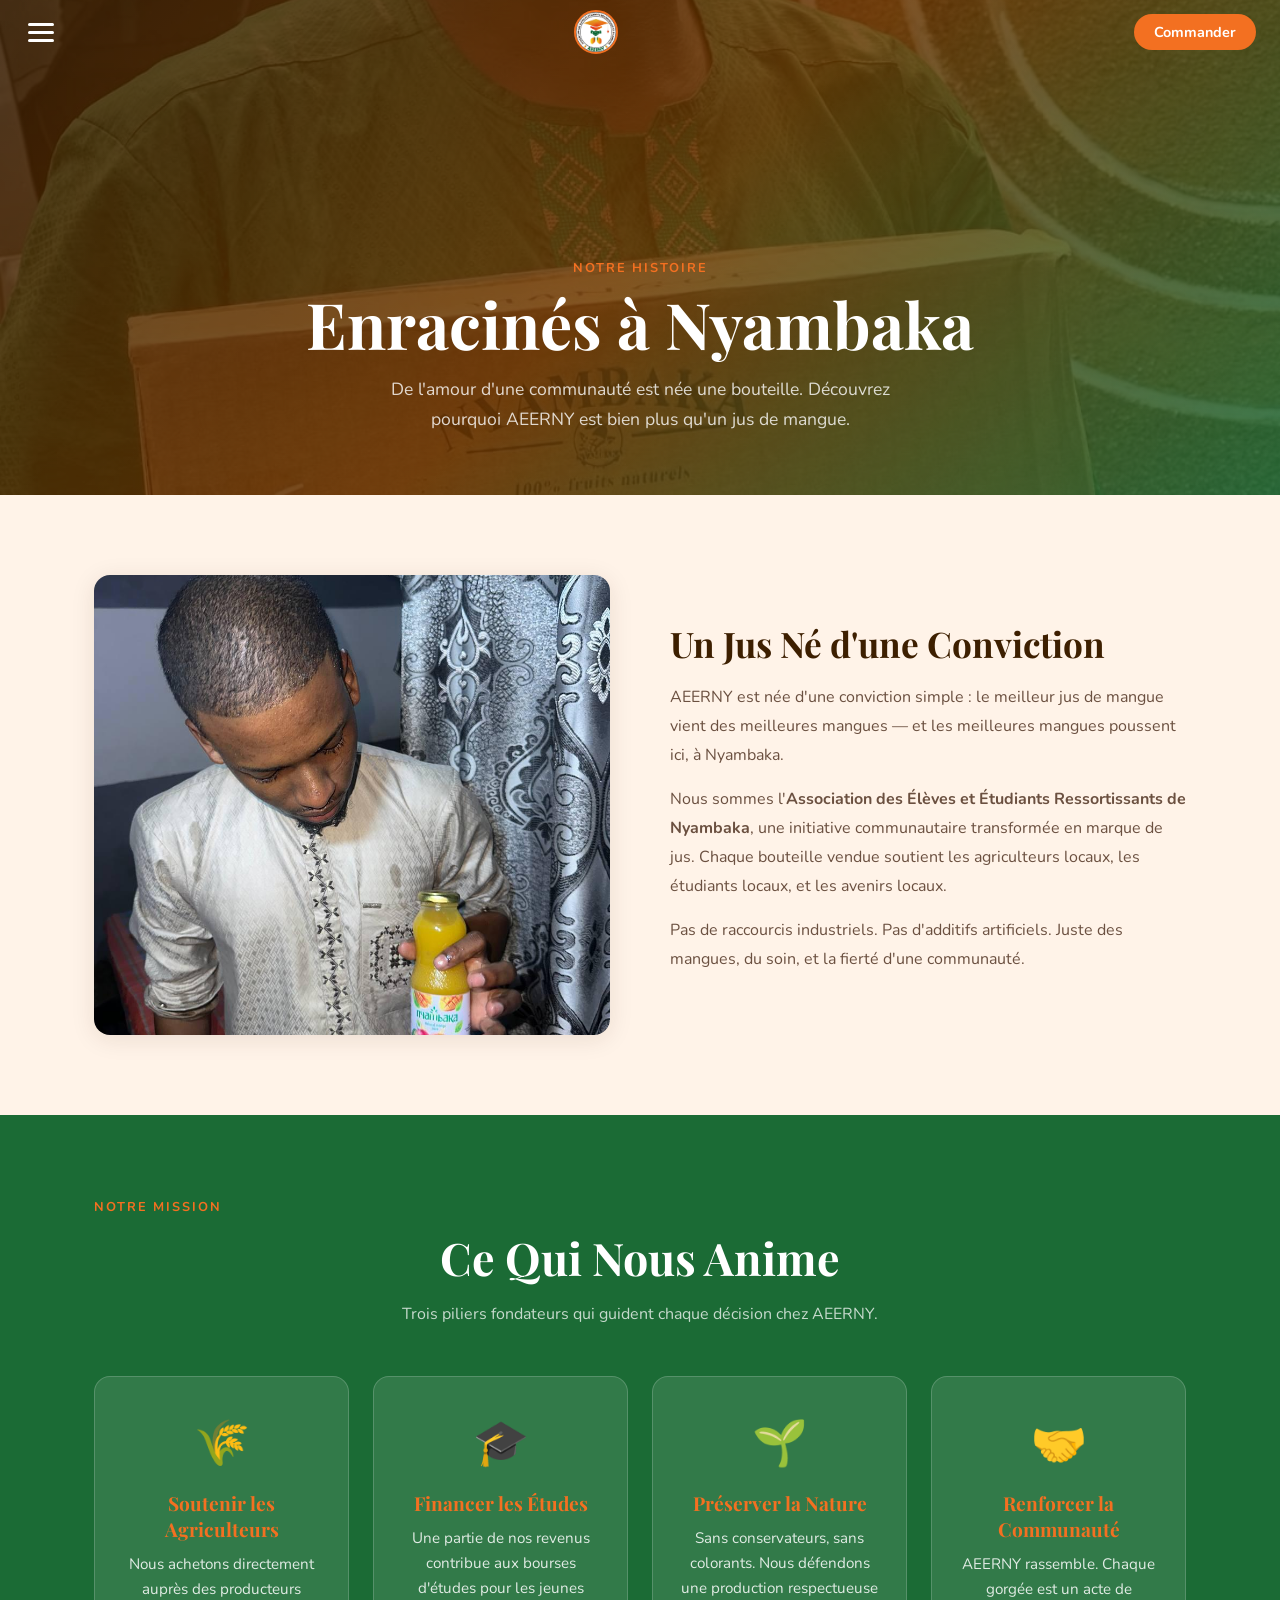
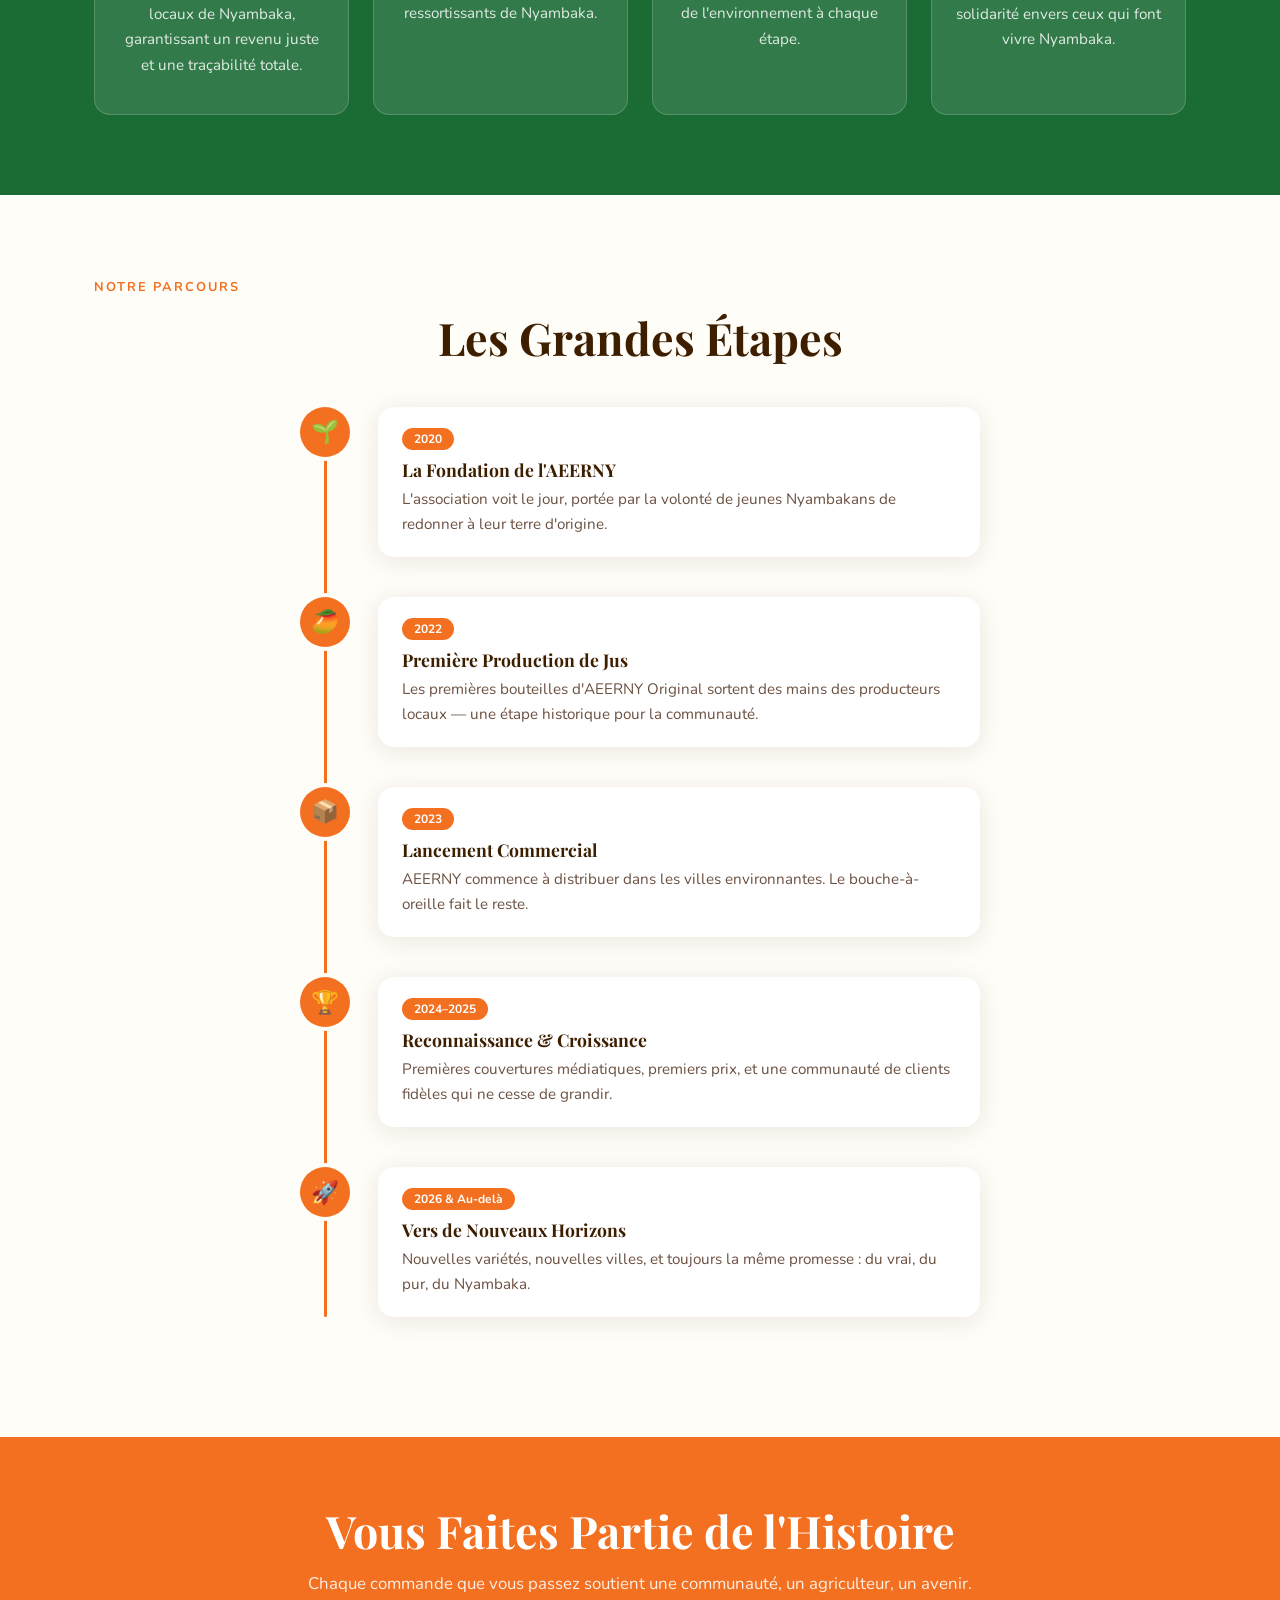
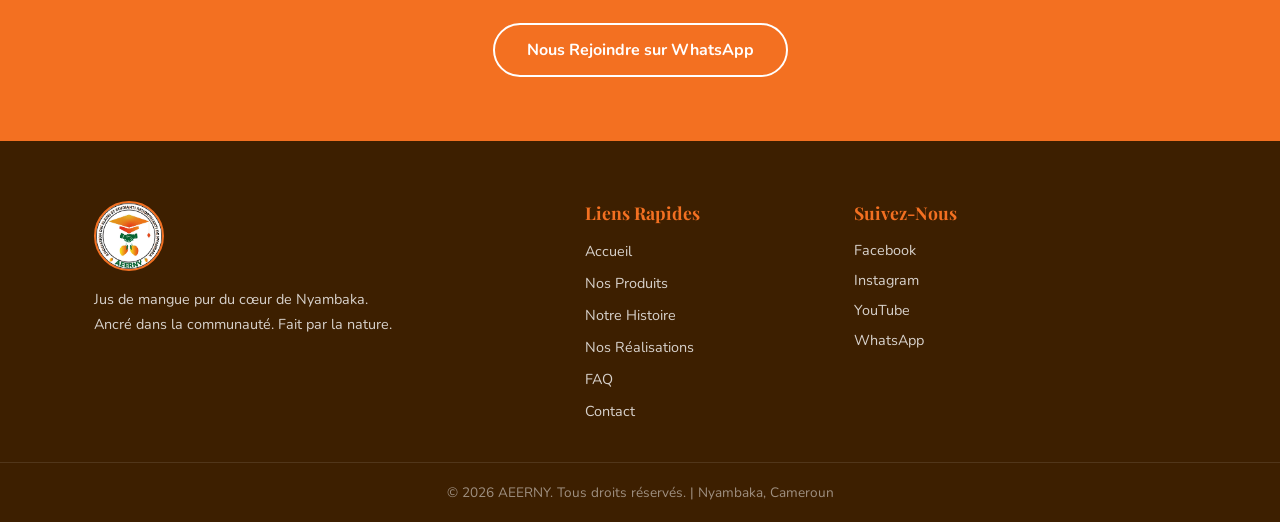
==== histoires.html @ f2b6d749 "final" ====
<!DOCTYPE html>
<html lang="fr">
<head>
  <meta charset="UTF-8" />
  <meta name="viewport" content="width=device-width, initial-scale=1.0" />
  <title>Notre Histoire – AEERNY</title>
  <meta name="description" content="Découvrez l'histoire d'AEERNY, née de la passion pour Nyambaka et son engagement envers les agriculteurs locaux et les étudiants." />
  <meta name="author" content="AEERNY" />
  <link rel="preconnect" href="https://fonts.googleapis.com" />
  <link href="https://fonts.googleapis.com/css2?family=Playfair+Display:wght@700;900&family=Nunito:wght@400;600;700&display=swap" rel="stylesheet" />
  <link rel="stylesheet" href="style.css" />
  <link rel="stylesheet" href="sidebar.css" />
  <link rel="stylesheet" href="sections.css" />
  <style>
    /* ── PAGE HERO ── */
    .page-hero {
      position: relative;
      min-height: 55vh;
      display: flex;
      align-items: flex-end;
      background: linear-gradient(135deg, var(--brown) 0%, #6B3500 50%, var(--green) 100%);
      padding: 100px 24px 60px;
      overflow: hidden;
    }
    .page-hero::after {
      content: '';
      position: absolute;
      inset: 0;
      background: url('ASSETS/aeerny2.jpg') center/cover no-repeat;
      opacity: 0.18;
      z-index: 0;
    }
    .page-hero-content {
      position: relative;
      z-index: 1;
      max-width: 880px;
      margin: 0 auto;
      text-align: center;
      width: 100%;
    }
    .page-hero-content .section-label { color: var(--orange); }
    .page-hero-content h1 {
      font-family: var(--font-head);
      font-size: clamp(2.4rem, 5vw, 4rem);
      color: var(--white);
      margin-bottom: 16px;
      line-height: 1.1;
    }
    .page-hero-content p {
      color: rgba(255,255,255,0.8);
      font-size: 1.1rem;
      line-height: 1.7;
      max-width: 560px;
      margin: 0 auto;
    }

    /* ── ABOUT BODY ── */
    .about-full { background: var(--orange-light); }

    .about-two-col {
      display: grid;
      grid-template-columns: 1fr 1fr;
      gap: 60px;
      align-items: center;
    }
    .about-two-col.reverse { direction: rtl; }
    .about-two-col.reverse > * { direction: ltr; }

    .about-img {
      border-radius: var(--radius);
      width: 100%;
      height: 460px;
      object-fit: cover;
      box-shadow: var(--shadow);
    }
    .about-text h2 {
      font-family: var(--font-head);
      font-size: clamp(1.6rem, 3vw, 2.2rem);
      color: var(--brown);
      margin-bottom: 16px;
    }
    .about-text p {
      color: var(--text-muted);
      line-height: 1.8;
      margin-bottom: 16px;
      font-size: 1rem;
    }

    /* ── MISSION CARDS ── */
    .mission-section { background: var(--green); }
    .mission-section .section-title { color: var(--white); }
    .mission-section .section-label { color: var(--orange); }
    .mission-section .section-sub { color: rgba(255,255,255,0.75); }

    .mission-grid {
      display: grid;
      grid-template-columns: repeat(auto-fit, minmax(220px, 1fr));
      gap: 24px;
      margin-top: 40px;
    }
    .mission-card {
      background: rgba(255,255,255,0.1);
      border: 1px solid rgba(255,255,255,0.18);
      border-radius: var(--radius);
      padding: 36px 24px;
      text-align: center;
      color: var(--white);
      transition: background var(--transition), transform var(--transition);
    }
    .mission-card:hover { background: rgba(255,255,255,0.18); transform: translateY(-4px); }
    .mission-icon { font-size: 2.8rem; margin-bottom: 16px; }
    .mission-card h3 {
      font-family: var(--font-head);
      font-size: 1.2rem;
      margin-bottom: 10px;
      color: var(--orange);
    }
    .mission-card p { font-size: 0.95rem; line-height: 1.65; color: rgba(255,255,255,0.85); }

    /* ── TIMELINE ── */
    .timeline-section { background: var(--cream); }
    .timeline { position: relative; max-width: 680px; margin: 40px auto 0; }
    .timeline::before {
      content: '';
      position: absolute;
      left: 24px;
      top: 0; bottom: 0;
      width: 3px;
      background: var(--orange);
      border-radius: 2px;
    }
    .timeline-item {
      display: flex;
      gap: 28px;
      margin-bottom: 40px;
      position: relative;
    }
    .timeline-dot {
      flex-shrink: 0;
      width: 50px;
      height: 50px;
      border-radius: 50%;
      background: var(--orange);
      display: flex;
      align-items: center;
      justify-content: center;
      font-size: 1.4rem;
      z-index: 1;
      box-shadow: 0 0 0 4px var(--cream);
    }
    .timeline-body {
      background: var(--white);
      border-radius: var(--radius);
      padding: 20px 24px;
      box-shadow: var(--shadow);
      flex: 1;
    }
    .timeline-year {
      display: inline-block;
      background: var(--orange);
      color: var(--white);
      font-size: 0.75rem;
      font-weight: 700;
      padding: 3px 12px;
      border-radius: 50px;
      margin-bottom: 8px;
    }
    .timeline-body h3 {
      font-family: var(--font-head);
      color: var(--brown);
      font-size: 1.1rem;
      margin-bottom: 6px;
    }
    .timeline-body p { color: var(--text-muted); font-size: 0.95rem; line-height: 1.65; }

    /* ── CTA BAND ── */
    .about-cta-band {
      background: var(--orange);
      padding: 64px 24px;
      text-align: center;
    }
    .about-cta-band h2 {
      font-family: var(--font-head);
      font-size: clamp(1.8rem, 4vw, 2.8rem);
      color: var(--white);
      margin-bottom: 12px;
    }
    .about-cta-band p { color: rgba(255,255,255,0.88); margin-bottom: 28px; font-size: 1.05rem; }
    .about-cta-band .btn-secondary { border-color: white; color: white; }

    @media (max-width: 768px) {
      .about-two-col { grid-template-columns: 1fr; }
      .about-two-col.reverse { direction: ltr; }
      .about-img { height: 280px; }
      .timeline::before { left: 20px; }
    }
  </style>
</head>
<body>

  <div class="sidebar-overlay" id="sidebarOverlay"></div>
  <nav class="sidebar" id="sidebar" role="navigation" aria-label="Navigation Principale">
    <div class="sidebar-header">
      <img src="ASSETS/AERNY LOGO.jpg" alt="Logo AEERNY" class="sidebar-logo" />
      <button class="sidebar-close" id="sidebarClose" aria-label="Fermer le menu">&#10005;</button>
    </div>
    <ul class="sidebar-nav">
      <li><a href="index.html">Accueil</a></li>
      <li><a href="index.html#produits">Nos Produits</a></li>
      <li><a href="notre-histoire.html">Notre Histoire</a></li>
      <li><a href="nos-realisations.html">Nos Réalisations</a></li>
      <li><a href="index.html#temoignages">Témoignages</a></li>
      <li><a href="index.html#faq">FAQ</a></li>
      <li><a href="index.html#contact">Contact</a></li>
    </ul>
    <div class="sidebar-footer-note">Pur Mangue. Pure Joie.</div>
  </nav>

  <header class="topbar" id="topbar">
    <button class="hamburger" id="hamburgerBtn" aria-label="Ouvrir le menu">
      <span></span><span></span><span></span>
    </button>
    <a href="index.html" class="topbar-logo">
      <img src="ASSETS/AERNY LOGO.jpg" alt="AEERNY" />
    </a>
    <a href="index.html#contact" class="topbar-cta">Commander</a>
  </header>

  <main>

    <!-- PAGE HERO -->
    <div class="page-hero">
      <div class="page-hero-content">
        <span class="section-label">Notre Histoire</span>
        <h1>Enracinés à Nyambaka</h1>
        <p>De l'amour d'une communauté est née une bouteille. Découvrez pourquoi AEERNY est bien plus qu'un jus de mangue.</p>
      </div>
    </div>

    <!-- NOTRE HISTOIRE — TEXTE + IMAGES -->
    <section class="section about-full">
      <div class="container">
        <div class="about-two-col">
          <div>
            <img src="ASSETS/aeernuMAGe.jpeg" alt="Mangues fraîches de Nyambaka" class="about-img" />
          </div>
          <div class="about-text">
            <h2>Un Jus Né d'une Conviction</h2>
            <p>AEERNY est née d'une conviction simple : le meilleur jus de mangue vient des meilleures mangues — et les meilleures mangues poussent ici, à Nyambaka.</p>
            <p>Nous sommes l'<strong>Association des Élèves et Étudiants Ressortissants de Nyambaka</strong>, une initiative communautaire transformée en marque de jus. Chaque bouteille vendue soutient les agriculteurs locaux, les étudiants locaux, et les avenirs locaux.</p>
            <p>Pas de raccourcis industriels. Pas d'additifs artificiels. Juste des mangues, du soin, et la fierté d'une communauté.</p>
          </div>
        </div>
      </div>
    </section>

    <!-- MISSION -->
    <section class="section mission-section">
      <div class="container">
        <span class="section-label">Notre Mission</span>
        <h2 class="section-title">Ce Qui Nous Anime</h2>
        <p class="section-sub">Trois piliers fondateurs qui guident chaque décision chez AEERNY.</p>
        <div class="mission-grid">
          <div class="mission-card">
            <div class="mission-icon">🌾</div>
            <h3>Soutenir les Agriculteurs</h3>
            <p>Nous achetons directement auprès des producteurs locaux de Nyambaka, garantissant un revenu juste et une traçabilité totale.</p>
          </div>
          <div class="mission-card">
            <div class="mission-icon">🎓</div>
            <h3>Financer les Études</h3>
            <p>Une partie de nos revenus contribue aux bourses d'études pour les jeunes ressortissants de Nyambaka.</p>
          </div>
          <div class="mission-card">
            <div class="mission-icon">🌱</div>
            <h3>Préserver la Nature</h3>
            <p>Sans conservateurs, sans colorants. Nous défendons une production respectueuse de l'environnement à chaque étape.</p>
          </div>
          <div class="mission-card">
            <div class="mission-icon">🤝</div>
            <h3>Renforcer la Communauté</h3>
            <p>AEERNY rassemble. Chaque gorgée est un acte de solidarité envers ceux qui font vivre Nyambaka.</p>
          </div>
        </div>
      </div>
    </section>

    <!-- TIMELINE -->
    <section class="section timeline-section">
      <div class="container">
        <span class="section-label">Notre Parcours</span>
        <h2 class="section-title">Les Grandes Étapes</h2>
        <div class="timeline">
          <div class="timeline-item">
            <div class="timeline-dot">🌱</div>
            <div class="timeline-body">
              <span class="timeline-year">2020</span>
              <h3>La Fondation de l'AEERNY</h3>
              <p>L'association voit le jour, portée par la volonté de jeunes Nyambakans de redonner à leur terre d'origine.</p>
            </div>
          </div>
          <div class="timeline-item">
            <div class="timeline-dot">🥭</div>
            <div class="timeline-body">
              <span class="timeline-year">2022</span>
              <h3>Première Production de Jus</h3>
              <p>Les premières bouteilles d'AEERNY Original sortent des mains des producteurs locaux — une étape historique pour la communauté.</p>
            </div>
          </div>
          <div class="timeline-item">
            <div class="timeline-dot">📦</div>
            <div class="timeline-body">
              <span class="timeline-year">2023</span>
              <h3>Lancement Commercial</h3>
              <p>AEERNY commence à distribuer dans les villes environnantes. Le bouche-à-oreille fait le reste.</p>
            </div>
          </div>
          <div class="timeline-item">
            <div class="timeline-dot">🏆</div>
            <div class="timeline-body">
              <span class="timeline-year">2024–2025</span>
              <h3>Reconnaissance & Croissance</h3>
              <p>Premières couvertures médiatiques, premiers prix, et une communauté de clients fidèles qui ne cesse de grandir.</p>
            </div>
          </div>
          <div class="timeline-item">
            <div class="timeline-dot">🚀</div>
            <div class="timeline-body">
              <span class="timeline-year">2026 & Au-delà</span>
              <h3>Vers de Nouveaux Horizons</h3>
              <p>Nouvelles variétés, nouvelles villes, et toujours la même promesse : du vrai, du pur, du Nyambaka.</p>
            </div>
          </div>
        </div>
      </div>
    </section>

    <!-- CTA -->
    <div class="about-cta-band">
      <h2>Vous Faites Partie de l'Histoire</h2>
      <p>Chaque commande que vous passez soutient une communauté, un agriculteur, un avenir.</p>
      <a href="index.html#contact" class="btn-secondary">Nous Rejoindre sur WhatsApp</a>
    </div>

  </main>

  <!-- FOOTER -->
  <footer class="site-footer">
    <div class="footer-top">
      <div class="footer-brand">
        <img src="ASSETS/AERNY LOGO.jpg" alt="Logo AEERNY" class="footer-logo" />
        <p>Jus de mangue pur du cœur de Nyambaka. Ancré dans la communauté. Fait par la nature.</p>
      </div>
      <div class="footer-links">
        <h4>Liens Rapides</h4>
        <ul>
          <li><a href="index.html">Accueil</a></li>
          <li><a href="index.html#produits">Nos Produits</a></li>
          <li><a href="notre-histoire.html">Notre Histoire</a></li>
          <li><a href="nos-realisations.html">Nos Réalisations</a></li>
          <li><a href="index.html#faq">FAQ</a></li>
          <li><a href="index.html#contact">Contact</a></li>
        </ul>
      </div>
      <div class="footer-social">
        <h4>Suivez-Nous</h4>
        <div class="social-links">
          <a href="https://www.facebook.com/profile.php?id=61570959093481" aria-label="Facebook">Facebook</a>
          <a href="https://www.instagram.com/a.e.e.r.n.y/" aria-label="Instagram">Instagram</a>
          <a href="https://www.youtube.com/@A.E.E.R.N.Y" aria-label="YouTube">YouTube</a>
          <a href="https://whatsapp.com/channel/0029VbAmsZG0lwgl0ArW0I0J" aria-label="WhatsApp">WhatsApp</a>
        </div>
      </div>
    </div>
    <div class="footer-bottom">
      <p>&copy; 2026 AEERNY. Tous droits réservés. | Nyambaka, Cameroun</p>
    </div>
  </footer>

  <script src="sidebar.js" defer></script>
  <script src="main.js" defer></script>
</body>
</html>
---- style.css ----
/* ===========================
   AEERNY — style.css
   Variables, Reset, Topbar, Hero, Buttons
   =========================== */

:root {
  --orange: #F37021;
  --orange-dark: #C45A10;
  --orange-light: #FFF3E8;
  --green: #1B6B35;
  --green-light: #E8F5EC;
  --brown: #3D1F00;
  --cream: #FFFDF8;
  --text: #2A1500;
  --text-muted: #6B5040;
  --white: #FFFFFF;
  --shadow: 0 4px 24px rgba(61,31,0,0.10);
  --radius: 16px;
  --transition: 0.25s ease;
  --font-head: 'Playfair Display', Georgia, serif;
  --font-body: 'Nunito', sans-serif;
}

*, *::before, *::after { box-sizing: border-box; margin: 0; padding: 0; }
html { scroll-behavior: smooth; font-size: 16px; }

body {
  font-family: var(--font-body);
  color: var(--text);
  background: var(--cream);
  overflow-x: hidden;
}

img { max-width: 100%; height: 100px; display: block; }
a { text-decoration: none; color: inherit; }
ul { list-style: none; }

/* === BUTTONS === */
.btn-primary {
  display: inline-block;
  background: var(--orange);
  color: var(--white);
  font-family: var(--font-body);
  font-weight: 700;
  padding: 14px 32px;
  border-radius: 50px;
  border: 2px solid var(--orange);
  cursor: pointer;
  transition: background var(--transition), transform var(--transition);
}
.btn-primary:hover { background: var(--orange-dark); border-color: var(--orange-dark); transform: translateY(-2px); }
.btn-primary.small { padding: 10px 22px; font-size: 0.9rem; }
.btn-primary.full { width: 100%; text-align: center; }

.btn-secondary {
  display: inline-block;
  background: transparent;
  color: var(--white);
  font-family: var(--font-body);
  font-weight: 700;
  padding: 14px 32px;
  border-radius: 50px;
  border: 2px solid rgba(255,255,255,0.7);
  transition: background var(--transition), border-color var(--transition);
}
.btn-secondary:hover { background: rgba(255,255,255,0.15); border-color: var(--white); }

.btn-disabled {
  display: inline-block;
  background: #ddd;
  color: #999;
  font-weight: 700;
  padding: 10px 22px;
  border-radius: 50px;
  font-size: 0.9rem;
  cursor: not-allowed;
}

/* === TOP BAR === */
.topbar {
  position: fixed;
  top: 0; left: 0; right: 0;
  height: 64px;
  display: flex;
  align-items: center;
  justify-content: space-between;
  padding: 0 24px;
  z-index: 100;
  background: transparent;
  transition: background 0.3s, box-shadow 0.3s;
}
.topbar.scrolled {
  background: var(--brown);
  box-shadow: 0 2px 16px rgba(0,0,0,0.2);
}

.topbar-logo img {
  height: 44px;
  width: 44px;
  border-radius: 50%;
  object-fit: cover;
  border: 2px solid var(--orange);
}

.topbar-cta {
  background: var(--orange);
  color: var(--white);
  font-weight: 700;
  padding: 8px 20px;
  border-radius: 50px;
  font-size: 0.9rem;
  transition: background var(--transition);
}
.topbar-cta:hover { background: var(--orange-dark); }

.hamburger {
  background: none;
  border: none;
  cursor: pointer;
  display: flex;
  flex-direction: column;
  gap: 5px;
  padding: 4px;
}
.hamburger span {
  display: block;
  width: 26px;
  height: 3px;
  background: var(--white);
  border-radius: 2px;
  transition: background var(--transition);
}

/* === HERO === */
.hero {
  position: relative;
  min-height: 100vh;
  display: flex;
  align-items: center;
  overflow: hidden;
  background: var(--brown);
  padding-top: 64px;
}

.hero-bg {
  position: absolute;
  inset: 0;
  background: linear-gradient(135deg, var(--brown) 0%, #6B3500 40%, var(--green) 100%);
  opacity: 0.95;
}

.hero-content {
  position: relative;
  z-index: 2;
  max-width: 560px;
  padding: 60px 5% 60px;
  color: var(--white);
}

.hero-tagline {
  display: inline-block;
  background: var(--orange);
  color: var(--white);
  font-size: 0.8rem;
  font-weight: 700;
  letter-spacing: 1.5px;
  text-transform: uppercase;
  padding: 6px 16px;
  border-radius: 50px;
  margin-bottom: 20px;
}

.hero h1 {
  font-family: var(--font-head);
  font-size: clamp(2.6rem, 6vw, 5rem);
  line-height: 1.05;
  color: var(--white);
  margin-bottom: 20px;
}

.hero p {
  font-size: 1.05rem;
  line-height: 1.7;
  color: rgba(255,255,255,0.85);
  margin-bottom: 32px;
  max-width: 460px;
}

.hero-btns { display: flex; gap: 16px; flex-wrap: wrap; }

.hero-image {
  position: absolute;
  right: 0; bottom: 0;
  width: 48%;
  height: 100%;
  display: flex;
  align-items: flex-end;
  justify-content: center;
  z-index: 1;
}
.hero-image img {
  height: 100%;
  width: 100%;
  object-fit: cover;
  object-position: center ;
  filter: drop-shadow(-8px 0 40px rgba(0,0,0,0.4));
}

.hero-scroll-hint {
  position: absolute;
  bottom: 28px;
  left: 50%;
  transform: translateX(-50%);
  color: rgba(255,255,255,0.5);
  font-size: 0.85rem;
  letter-spacing: 1px;
  z-index: 3;
}

/* === RESPONSIVE HERO === */
@media (max-width: 768px) {
  .hero { flex-direction: column; min-height: 100svh; padding-bottom: 0; }
  .hero-image { position: relative; width: 100%; height: 280px; }
  .hero-image img { height: 100%; object-position: center; }
  .hero-content { padding: 80px 20px 24px; }
  .hero h1 { font-size: 2.4rem; }
}
---- sidebar.css ----
/* ===========================
   AEERNY — sidebar.css
   Sidebar navigation styles
   =========================== */

.sidebar-overlay {
  display: none;
  position: fixed;
  inset: 0;
  background: rgba(0,0,0,0.5);
  z-index: 200;
}
.sidebar-overlay.active { display: block; }

.sidebar {
  position: fixed;
  top: 0;
  left: -320px;
  width: 300px;
  height: 100%;
  background: var(--brown);
  z-index: 300;
  transition: left 0.32s cubic-bezier(0.4, 0, 0.2, 1);
  display: flex;
  flex-direction: column;
  padding: 0;
  overflow-y: auto;
}
.sidebar.open { left: 0; }

.sidebar-header {
  display: flex;
  align-items: center;
  justify-content: space-between;
  padding: 24px 20px;
  border-bottom: 1px solid rgba(255,255,255,0.1);
}

.sidebar-logo {
  width: 64px;
  height: 64px;
  border-radius: 50%;
  object-fit: cover;
  border: 3px solid var(--orange);
}

.sidebar-close {
  background: none;
  border: none;
  color: var(--white);
  font-size: 1.4rem;
  cursor: pointer;
  padding: 8px;
  border-radius: 8px;
  transition: background var(--transition);
}
.sidebar-close:hover { background: rgba(255,255,255,0.1); }

.sidebar-nav {
  padding: 32px 0;
  flex: 1;
}

.sidebar-nav li {
  border-bottom: 1px solid rgba(255,255,255,0.06);
}

.sidebar-nav a {
  display: block;
  padding: 18px 28px;
  color: rgba(255,255,255,0.85);
  font-family: var(--font-body);
  font-size: 1.05rem;
  font-weight: 600;
  letter-spacing: 0.5px;
  transition: color var(--transition), padding-left var(--transition), background var(--transition);
}

.sidebar-nav a:hover {
  color: var(--orange);
  padding-left: 38px;
  background: rgba(243,112,33,0.08);
}

.sidebar-footer-note {
  padding: 24px 28px;
  color: var(--orange);
  font-family: var(--font-head);
  font-size: 1rem;
  font-style: italic;
  border-top: 1px solid rgba(255,255,255,0.1);
  text-align: center;
}
---- sections.css ----
/* ===========================
   AEERNY — sections.css
   All page sections below hero
   =========================== */

/* SHARED SECTION STYLES */
.section { padding: 80px 0; }
.container { max-width: 1140px; margin: 0 auto; padding: 0 24px; }

.section-label {
  display: inline-block;
  color: var(--orange);
  font-weight: 700;
  font-size: 0.8rem;
  letter-spacing: 2px;
  text-transform: uppercase;
  margin-bottom: 12px;
}
.section-title {
  font-family: var(--font-head);
  font-size: clamp(1.8rem, 4vw, 2.8rem);
  color: var(--brown);
  margin-bottom: 14px;
  text-align: center;
}
.section-title.left { text-align: left; }
.section-sub { color: var(--text-muted); text-align: center; max-width: 560px; margin: 0 auto 48px; line-height: 1.7; }

/* PRODUCTS */
#products { background: var(--cream); }
.products-grid {
  display: grid;
  grid-template-columns: repeat(auto-fit, minmax(280px, 1fr));
  gap: 28px;
  margin-top: 8px;
}

.product-card {
  background: var(--white);
  border-radius: var(--radius);
  box-shadow: var(--shadow);
  overflow: hidden;
  position: relative;
  transition: transform var(--transition), box-shadow var(--transition);
}
.product-card:hover { transform: translateY(-6px); box-shadow: 0 12px 40px rgba(61,31,0,0.15); }
.product-card.coming-soon { opacity: 0.75; }

.product-badge {
  position: absolute;
  top: 16px; right: 16px;
  background: var(--green);
  color: var(--white);
  font-size: 0.75rem;
  font-weight: 700;
  padding: 5px 12px;
  border-radius: 50px;
  z-index: 2;
}
.product-badge.soon { background: var(--text-muted); }

.product-img-wrap {
  height: 220px;
  overflow: hidden;
  background: var(--orange-light);
  display: flex;
  align-items: center;
  justify-content: center;
}
.product-img-wrap img { width: 100%; height: 100%; object-fit: cover; }
.product-img-wrap.placeholder { background: linear-gradient(135deg, var(--orange-light), var(--green-light)); }
.coming-icon { font-size: 5rem; }

.product-info { padding: 24px; }
.product-info h3 {
  font-family: var(--font-head);
  font-size: 1.4rem;
  color: var(--brown);
  margin-bottom: 10px;
}
.product-info p { color: var(--text-muted); line-height: 1.65; margin-bottom: 20px; font-size: 0.95rem; }

/* NUTRITION */
.nutrition-section { background: var(--green); }
.nutrition-section .section-label { color: var(--orange); }
.nutrition-section .section-title { color: var(--white); }
.nutrition-section .section-sub { color: rgba(255,255,255,0.75); }

.nutrition-layout {
  display: grid;
  grid-template-columns: 1fr 1fr;
  gap: 40px;
  align-items: center;
}

.nutrition-panel {
  background: var(--white);
  border-radius: var(--radius);
  padding: 28px;
  box-shadow: 0 8px 32px rgba(0,0,0,0.15);
}
.nutrition-header {
  display: flex;
  flex-direction: column;
  border-bottom: 6px solid var(--brown);
  padding-bottom: 12px;
  margin-bottom: 8px;
}
.nutrition-header strong { font-size: 1.5rem; font-family: var(--font-head); color: var(--brown); }
.nutrition-header span { font-size: 0.85rem; color: var(--text-muted); margin-top: 4px; }

.nutrition-row {
  display: flex;
  justify-content: space-between;
  padding: 8px 0;
  border-bottom: 1px solid #eee;
  font-size: 0.95rem;
  color: var(--text);
}
.nutrition-row.big { font-weight: 700; font-size: 1.1rem; color: var(--brown); }
.nutrition-row.sub { padding-left: 20px; color: var(--text-muted); }
.nutrition-divider { height: 6px; background: var(--brown); margin: 10px 0; border-radius: 2px; }

.nutrition-highlights {
  display: grid;
  grid-template-columns: 1fr 1fr;
  gap: 20px;
}
.highlight-card {
  background: rgba(255,255,255,0.12);
  border: 1px solid rgba(255,255,255,0.2);
  border-radius: var(--radius);
  padding: 28px 20px;
  text-align: center;
  color: var(--white);
}
.highlight-icon { font-size: 2.2rem; margin-bottom: 12px; }
.highlight-card strong { font-size: 1rem; line-height: 1.4; }

/* VIDEO SECTION */
.video-section {
  position: relative;
  height: 100vh;
  overflow: hidden;
  display: flex;
  align-items: center;
  justify-content: center;
  background: var(--brown);
}
.mid-video {
  position: absolute;
  inset: 0;
  width: 100%;
  height: 100%;
  object-fit: cover;
  opacity: 0;
  transition: opacity 0.6s ease;
}
.mid-video.playing { opacity: 1; }

.video-fallback {
  position: absolute;
  inset: 0;
  background: linear-gradient(135deg, var(--brown) 0%, var(--orange-dark) 50%, var(--green) 100%);
  display: flex;
  align-items: center;
  justify-content: center;
}
.video-fallback-inner image{ font-size: 8rem; }
.video-fallback.hidden { display: none; }

.video-fallback-inner img {
  width: 100%;
  height: 100%;
  object-fit: cover;
}

.video-text-overlay {
  position: relative;
  z-index: 2;
  text-align: center;
  color: var(--white);
  text-shadow: 0 2px 16px rgba(37, 3, 3, 0.5);
}
.video-text-overlay h2 {
  font-family: var(--font-head);
  font-size: clamp(2rem, 5vw, 4rem);
  margin-bottom: 12px;
}
.video-text-overlay p { font-size: 1.1rem; opacity: 0.85; }

/* ABOUT */
.about-section { background: var(--orange-light); }
.about-layout { display: grid; grid-template-columns: 1fr 1fr; gap: 60px; align-items: center; }

.about-img-col img {
  border-radius: var(--radius);
  height: 690px;
  width: 100%;
  object-fit: cover;
  box-shadow: var(--shadow);
}
.about-text-col .section-label { display: block; margin-bottom: 10px; }
.about-text-col p { color: var(--text-muted); line-height: 1.75; margin-bottom: 16px; }
.about-text-col .btn-primary { margin-top: 8px; }

/* TESTIMONIALS */
.testimonials-section { background: var(--cream); }
.testimonials-grid { display: grid; grid-template-columns: repeat(auto-fit, minmax(280px, 1fr)); gap: 24px; margin-top: 8px; }

.testimonial-card {
  background: var(--white);
  border-radius: var(--radius);
  padding: 32px 28px;
  box-shadow: var(--shadow);
  border-left: 5px solid var(--orange);
}
.stars { color: var(--orange); font-size: 1.1rem; margin-bottom: 14px; }
.testimonial-card p { color: var(--text-muted); line-height: 1.7; margin-bottom: 18px; font-style: italic; }
.testimonial-author { font-weight: 700; color: var(--brown); font-size: 0.9rem; }

/* FAQ */
.faq-section { background: var(--green-light); }
.faq-container { max-width: 760px; }
.faq-list { margin-top: 8px; }

.faq-item {
  background: var(--white);
  border-radius: 10px;
  margin-bottom: 12px;
  overflow: hidden;
  box-shadow: 0 2px 10px rgba(0,0,0,0.06);
}
.faq-q {
  width: 100%;
  background: none;
  border: none;
  padding: 20px 24px;
  text-align: left;
  font-family: var(--font-body);
  font-size: 1rem;
  font-weight: 700;
  color: var(--brown);
  cursor: pointer;
  display: flex;
  justify-content: space-between;
  align-items: center;
  gap: 12px;
}
.faq-arrow { font-size: 1.4rem; color: var(--orange); transition: transform var(--transition); flex-shrink: 0; }
.faq-item.open .faq-arrow { transform: rotate(45deg); }
.faq-a { display: none; padding: 0 24px 20px; }
.faq-item.open .faq-a { display: block; }
.faq-a p { color: var(--text-muted); line-height: 1.7; }

/* CONTACT */
.contact-section { background: var(--white); }
.contact-layout { display: grid; grid-template-columns: 1fr 1.2fr; gap: 60px; align-items: start; }
.contact-info .section-label { display: block; margin-bottom: 10px; }
.contact-info p { color: var(--text-muted); line-height: 1.75; margin-bottom: 24px; }
.contact-details { display: flex; flex-direction: column; gap: 10px; color: var(--text-muted); font-size: 0.95rem; }

.contact-form { display: flex; flex-direction: column; gap: 18px; }
.form-group { display: flex; flex-direction: column; gap: 6px; }
.form-group label { font-weight: 700; font-size: 0.9rem; color: var(--brown); }
.form-group input,
.form-group select,
.form-group textarea {
  padding: 12px 16px;
  border: 2px solid #e0d5cc;
  border-radius: 10px;
  font-family: var(--font-body);
  font-size: 1rem;
  color: var(--text);
  background: var(--cream);
  transition: border-color var(--transition);
}
.form-group input:focus,
.form-group select:focus,
.form-group textarea:focus { outline: none; border-color: var(--orange); }
.form-success { display: none; color: var(--green); font-weight: 700; text-align: center; }
.form-success.visible { display: block; }

/* FOOTER */
.site-footer { background: var(--brown); color: rgba(255,255,255,0.8); }
.footer-top {
  display: grid;
  grid-template-columns: 2fr 1fr 1.5fr;
  gap: 48px;
  padding: 60px 24px 40px;
  max-width: 1140px;
  margin: 0 auto;
}
.footer-logo { width: 70px; height: 70px; border-radius: 50%; object-fit: cover; border: 2px solid var(--orange); margin-bottom: 16px; }
.footer-brand p { font-size: 0.9rem; line-height: 1.7; max-width: 300px; }
.footer-links h4,
.footer-social h4 { color: var(--orange); font-family: var(--font-head); font-size: 1.1rem; margin-bottom: 16px; }
.footer-links ul { display: flex; flex-direction: column; gap: 10px; }
.footer-links a { font-size: 0.9rem; transition: color var(--transition); }
.footer-links a:hover { color: var(--orange); }
.social-links { display: flex; flex-direction: column; gap: 10px; margin-bottom: 24px; }
.social-links a { font-size: 0.9rem; transition: color var(--transition); }
.social-links a:hover { color: var(--orange); }
.footer-notify p { font-size: 0.85rem; margin-bottom: 10px; }
.footer-bottom {
  border-top: 1px solid rgba(255,255,255,0.1);
  text-align: center;
  padding: 20px 24px;
  font-size: 0.85rem;
  color: rgba(255,255,255,0.5);
}

/* RESPONSIVE */
@media (max-width: 900px) {
  .nutrition-layout, .about-layout, .contact-layout { grid-template-columns: 1fr; }
  .about-img-col img { height: 280px; }
  .footer-top { grid-template-columns: 1fr 1fr; }
}
@media (max-width: 600px) {
  .section { padding: 56px 0; }
  .footer-top { grid-template-columns: 1fr; gap: 32px; }
  .nutrition-highlights { grid-template-columns: 1fr 1fr; }
  .video-section { height: 300px; }
}

/* ===========================
   AEERNY — Additions 2026
   WhatsApp Contact, Products grid update,
   Achievements Preview
   =========================== */

/* PRODUCTS GRID — single active + 2 image slots */

.product-card--image-slot {
  border-radius: var(--radius);
  overflow: hidden;
  box-shadow: var(--shadow);
  transition: transform var(--transition), box-shadow var(--transition);
  cursor: default;
}
.product-card--image-slot:hover {
  transform: translateY(-6px);
  box-shadow: 0 12px 40px rgba(61,31,0,0.15);
}
.product-img-wrap--tall {
  height: 550px;
}
.product-img-wrap--tall img {
  width: 100%;
  height: 100%;
  object-fit: cover;
  display: block;
}

/* CONTACT — centered WhatsApp layout */
.contact-section { background: var(--white); }
.contact-centered {
  max-width: 600px;
  margin: 0 auto;
  text-align: center;
}
.contact-intro {
  color: var(--text-muted);
  line-height: 1.75;
  margin-bottom: 36px;
  font-size: 1rem;
}
.whatsapp-btn {
  display: inline-flex;
  align-items: center;
  gap: 12px;
  background: #25D366;
  color: var(--white);
  font-family: var(--font-body);
  font-weight: 700;
  font-size: 1.1rem;
  padding: 16px 36px;
  border-radius: 50px;
  border: none;
  cursor: pointer;
  text-decoration: none;
  transition: background var(--transition), transform var(--transition), box-shadow var(--transition);
  box-shadow: 0 4px 20px rgba(37,211,102,0.35);
  margin-bottom: 36px;
}
.whatsapp-btn:hover {
  background: #1DA851;
  transform: translateY(-3px);
  box-shadow: 0 8px 28px rgba(37,211,102,0.45);
}
.contact-details-centered {
  display: flex;
  flex-direction: column;
  gap: 10px;
  color: var(--text-muted);
  font-size: 0.95rem;
  align-items: center;
}
.contact-detail-item { display: inline-block; }

/* ACHIEVEMENTS PREVIEW on home page */
.achievements-preview-section { background: var(--green-light); }
.achievements-preview-grid {
  display: grid;
  grid-template-columns: repeat(auto-fit, minmax(240px, 1fr));
  gap: 24px;
  margin-top: 40px;
}
.achievement-preview-card {
  background: var(--white);
  border-radius: var(--radius);
  padding: 36px 24px;
  text-align: center;
  box-shadow: var(--shadow);
  transition: transform var(--transition), box-shadow var(--transition);
  border-bottom: 4px solid var(--green);
}
.achievement-preview-card:hover {
  transform: translateY(-5px);
  box-shadow: 0 12px 36px rgba(61,31,0,0.13);
}
.achievement-preview-icon { font-size: 3rem; margin-bottom: 16px; display: block; }
.achievement-preview-card strong {
  display: block;
  font-family: var(--font-head);
  font-size: 1.15rem;
  color: var(--brown);
  margin-bottom: 10px;
}
.achievement-preview-card p {
  color: var(--text-muted);
  font-size: 0.9rem;
  line-height: 1.65;
}

@media (max-width: 900px) {
  .products-grid--single { grid-template-columns: 1fr; }
  .product-img-wrap--tall { height: 260px; }
}
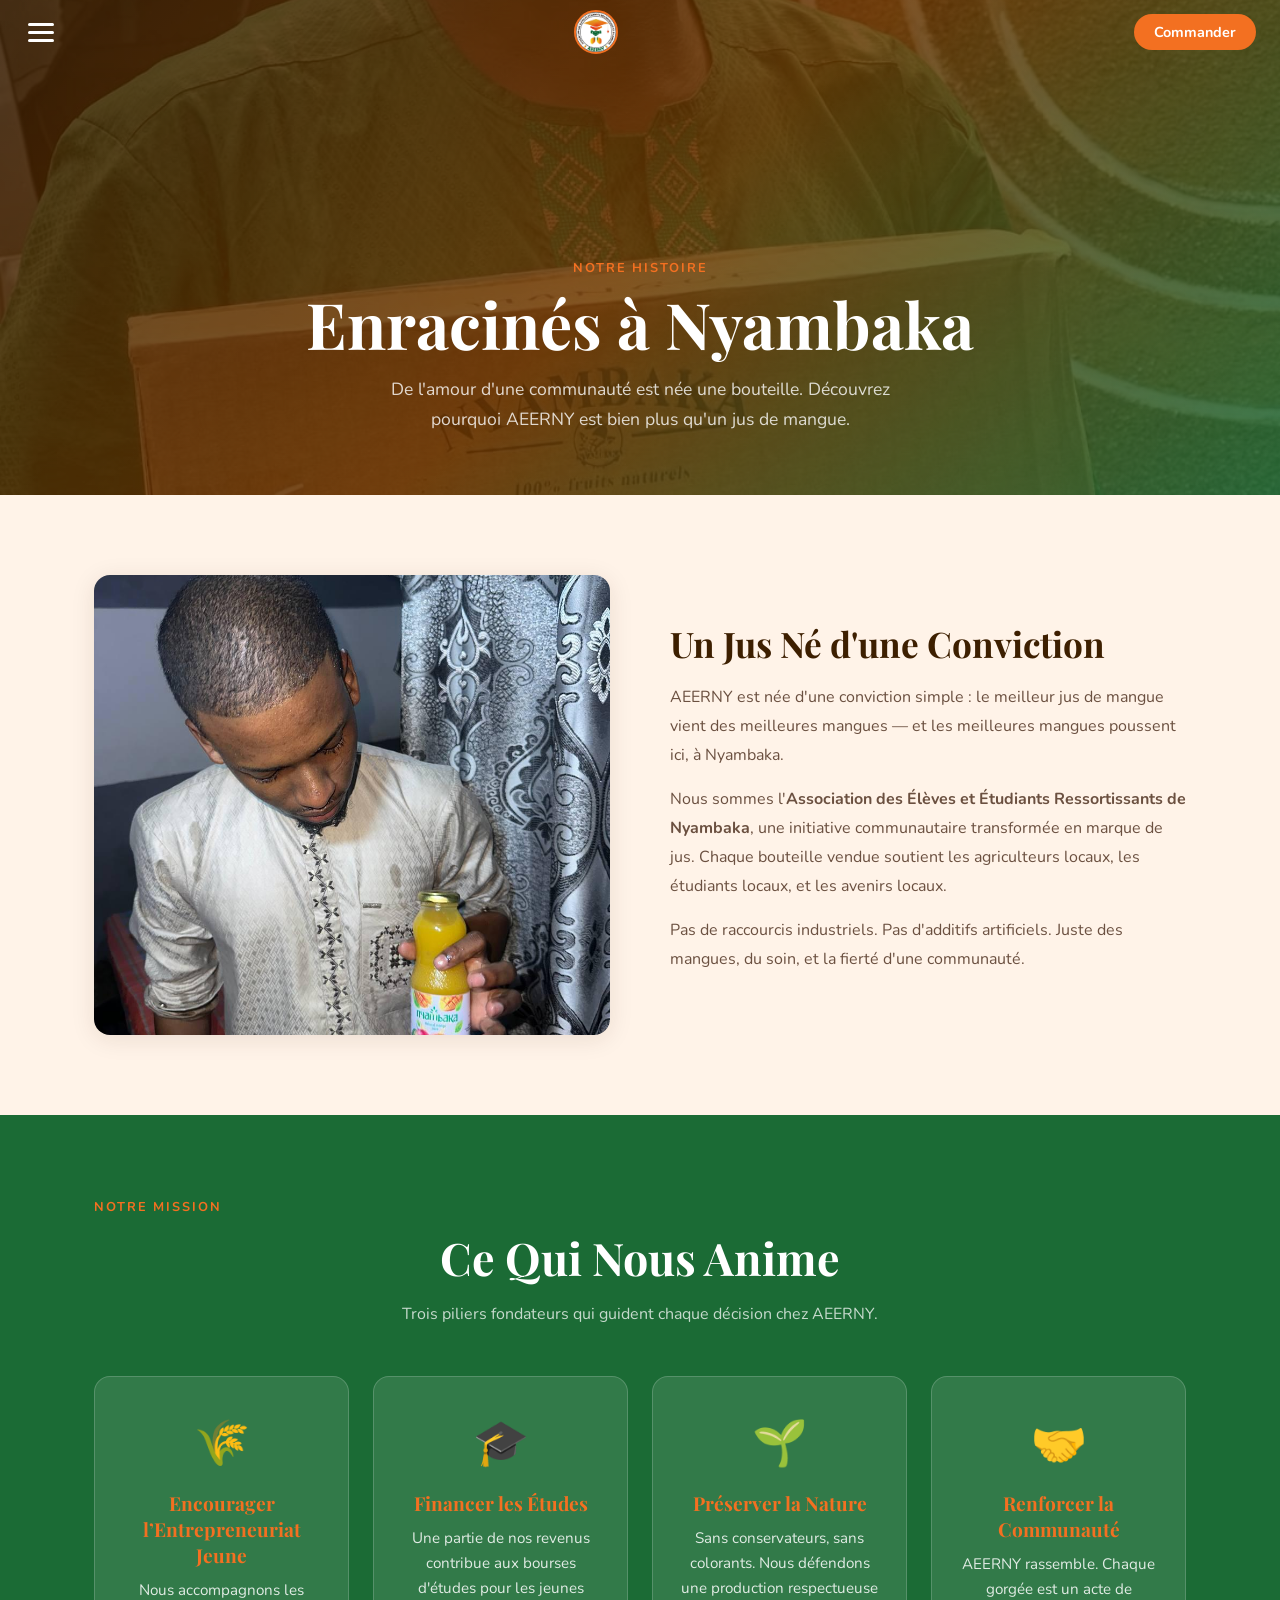
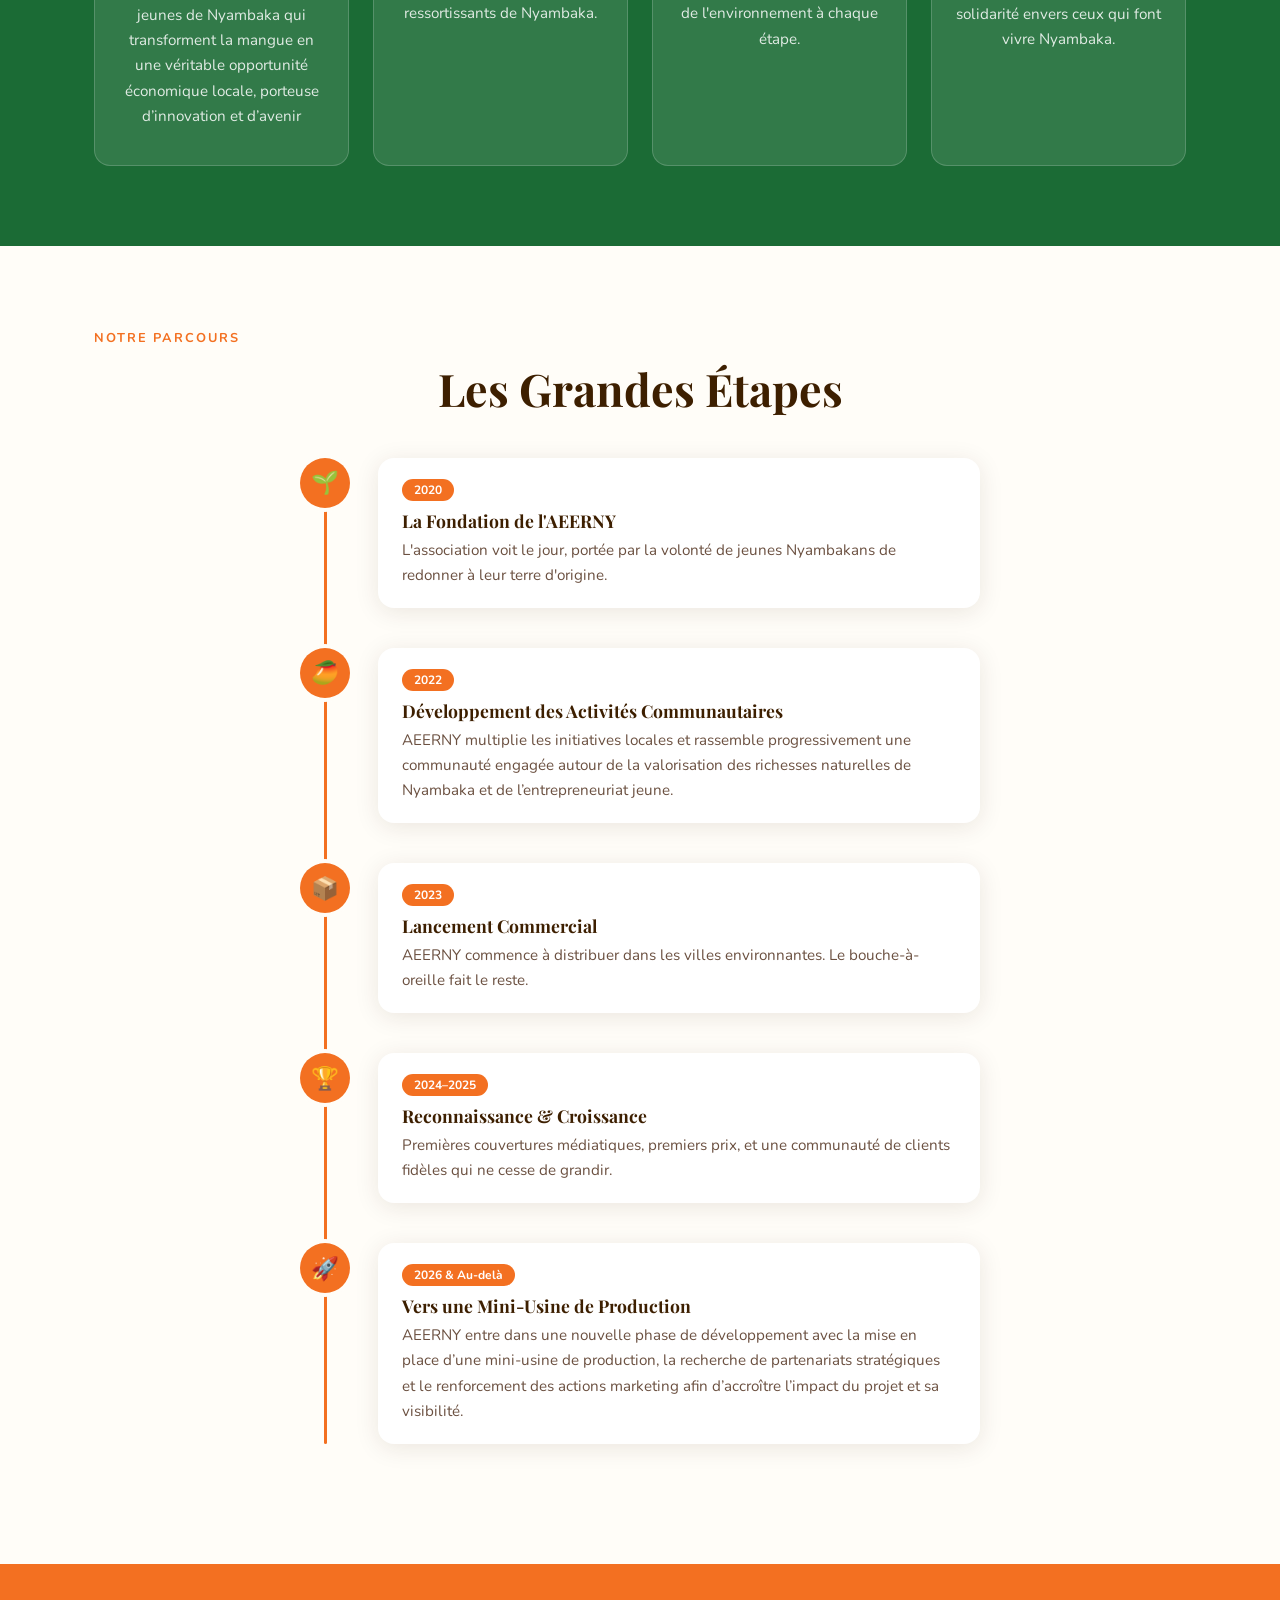
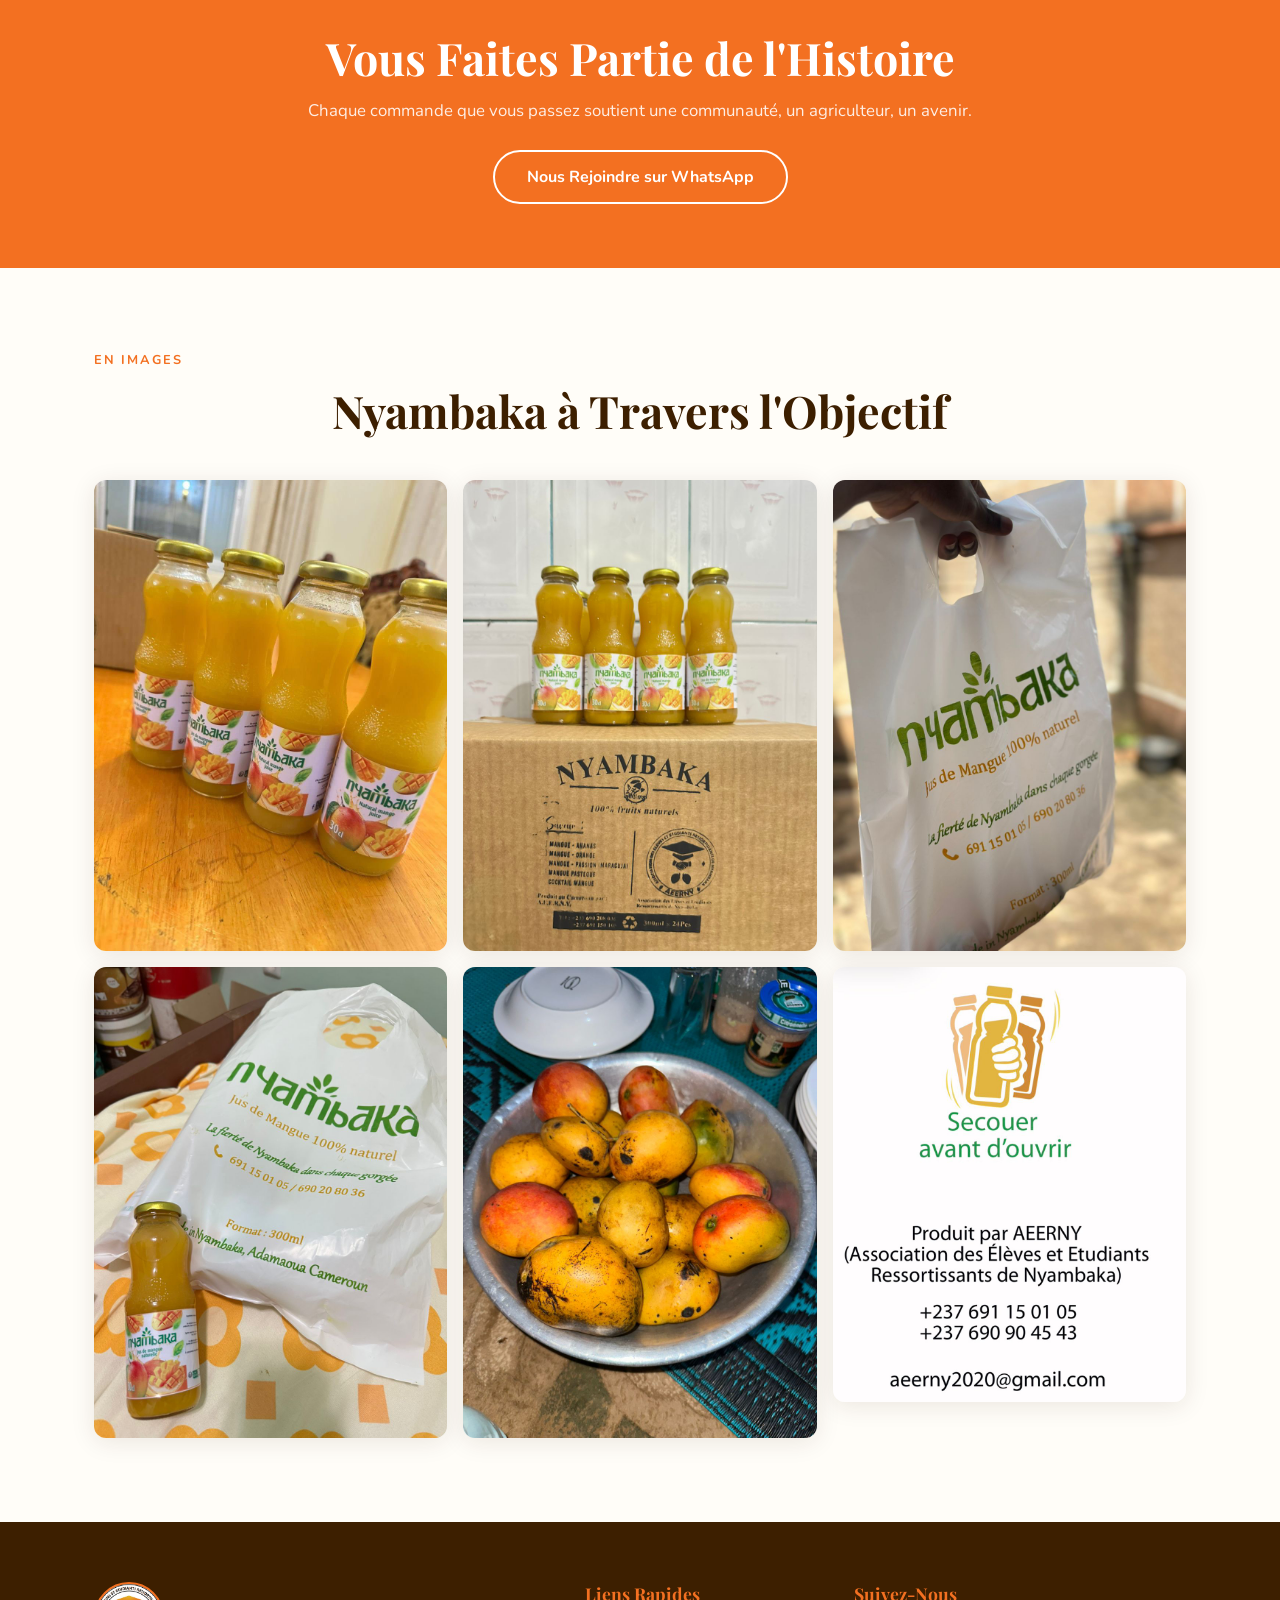
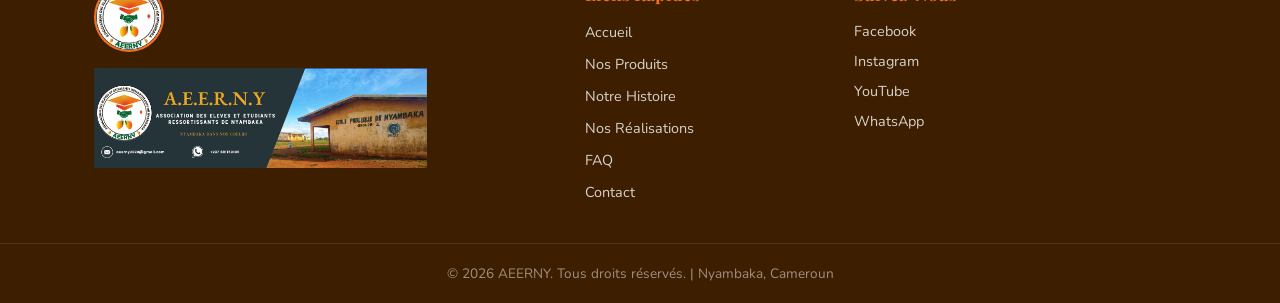
==== commit afafe1e6: "lets see" ====
--- a/histoires.html
+++ b/histoires.html
@@ -188,6 +188,42 @@
     .about-cta-band p { color: rgba(255,255,255,0.88); margin-bottom: 28px; font-size: 1.05rem; }
     .about-cta-band .btn-secondary { border-color: white; color: white; }
 
+    /* ── GALERIE PHOTO ── */
+.galerie-section { background: var(--cream); }
+.galerie-section .section-title { color: var(--brown); }
+
+.galerie-grid {
+  columns: 3;
+  column-gap: 16px;
+  margin-top: 40px;
+}
+.galerie-item {
+  break-inside: avoid;
+  margin-bottom: 16px;
+  border-radius: 12px;
+  overflow: hidden;
+  box-shadow: var(--shadow);
+  transition: transform var(--transition), box-shadow var(--transition);
+}
+.galerie-item:hover {
+  transform: translateY(-4px);
+  box-shadow: 0 12px 36px rgba(61,31,0,0.18);
+}
+.galerie-item img {
+  width: 100%;
+  height: auto;
+  display: block;
+  object-fit: cover;
+}
+
+@media (max-width: 768px) {
+  .galerie-grid { columns: 2; }
+}
+@media (max-width: 480px) {
+  .galerie-grid { columns: 1; }
+}
+
+
     @media (max-width: 768px) {
       .about-two-col { grid-template-columns: 1fr; }
       .about-two-col.reverse { direction: ltr; }
@@ -263,8 +299,8 @@
         <div class="mission-grid">
           <div class="mission-card">
             <div class="mission-icon">🌾</div>
-            <h3>Soutenir les Agriculteurs</h3>
-            <p>Nous achetons directement auprès des producteurs locaux de Nyambaka, garantissant un revenu juste et une traçabilité totale.</p>
+            <h3>Encourager l’Entrepreneuriat Jeune</h3>
+            <p>Nous accompagnons les jeunes de Nyambaka qui transforment la mangue en une véritable opportunité économique locale, porteuse d’innovation et d’avenir</p>
           </div>
           <div class="mission-card">
             <div class="mission-icon">🎓</div>
@@ -303,8 +339,8 @@
             <div class="timeline-dot">🥭</div>
             <div class="timeline-body">
               <span class="timeline-year">2022</span>
-              <h3>Première Production de Jus</h3>
-              <p>Les premières bouteilles d'AEERNY Original sortent des mains des producteurs locaux — une étape historique pour la communauté.</p>
+              <h3>Développement des Activités Communautaires</h3>
+              <p>AEERNY multiplie les initiatives locales et rassemble progressivement une communauté engagée autour de la valorisation des richesses naturelles de Nyambaka et de l’entrepreneuriat jeune.</p>
             </div>
           </div>
           <div class="timeline-item">
@@ -327,8 +363,8 @@
             <div class="timeline-dot">🚀</div>
             <div class="timeline-body">
               <span class="timeline-year">2026 & Au-delà</span>
-              <h3>Vers de Nouveaux Horizons</h3>
-              <p>Nouvelles variétés, nouvelles villes, et toujours la même promesse : du vrai, du pur, du Nyambaka.</p>
+              <h3>Vers une Mini-Usine de Production</h3>
+              <p>AEERNY entre dans une nouvelle phase de développement avec la mise en place d’une mini-usine de production, la recherche de partenariats stratégiques et le renforcement des actions marketing afin d’accroître l’impact du projet et sa visibilité.</p>
             </div>
           </div>
         </div>
@@ -342,6 +378,41 @@
       <a href="index.html#contact" class="btn-secondary">Nous Rejoindre sur WhatsApp</a>
     </div>
 
+    <!-- GALERIE PHOTO -->
+<section class="section galerie-section">
+  <div class="container">
+    <span class="section-label">En Images</span>
+    <h2 class="section-title" style="text-align:center;">Nyambaka à Travers l'Objectif</h2>
+    <div class="galerie-grid">
+
+      <div class="galerie-item">
+        <img src="ASSETS/p1.jpeg" alt="Récolte des mangues à Nyambaka" />
+      </div>
+
+      <div class="galerie-item">
+        <img src="ASSETS/p8.jpeg" alt="Production du jus AEERNY" />
+      </div>
+
+      <div class="galerie-item">
+        <img src="ASSETS/p3.jpeg" alt="L'équipe AEERNY" />
+      </div>
+
+      <div class="galerie-item">
+        <img src="ASSETS/p2.jpeg" alt="Les agriculteurs de Nyambaka" />
+      </div>
+
+      <div class="galerie-item">
+        <img src="ASSETS/p5.jpeg" alt="Les mangues de Nyambaka" />
+      </div>
+
+      <div class="galerie-item">
+        <img src="ASSETS/p6.jpeg" alt="AEERNY en communauté" />
+      </div>
+
+    </div>
+  </div>
+</section>
+
   </main>
 
   <!-- FOOTER -->
@@ -349,7 +420,7 @@
     <div class="footer-top">
       <div class="footer-brand">
         <img src="ASSETS/AERNY LOGO.jpg" alt="Logo AEERNY" class="footer-logo" />
-        <p>Jus de mangue pur du cœur de Nyambaka. Ancré dans la communauté. Fait par la nature.</p>
+        <img src="ASSETS/p4.jpeg" alt="footer">
       </div>
       <div class="footer-links">
         <h4>Liens Rapides</h4>
--- a/sections.css
+++ b/sections.css
@@ -293,6 +293,14 @@
 }
 .footer-logo { width: 70px; height: 70px; border-radius: 50%; object-fit: cover; border: 2px solid var(--orange); margin-bottom: 16px; }
 .footer-brand p { font-size: 0.9rem; line-height: 1.7; max-width: 300px; }
+.footer-nyambaka-logo {
+  max-width: 70px;
+  width: 100%;
+  height: auto;
+  display: block;
+  margin-top: 12px;
+  object-fit: contain;
+}
 .footer-links h4,
 .footer-social h4 { color: var(--orange); font-family: var(--font-head); font-size: 1.1rem; margin-bottom: 16px; }
 .footer-links ul { display: flex; flex-direction: column; gap: 10px; }
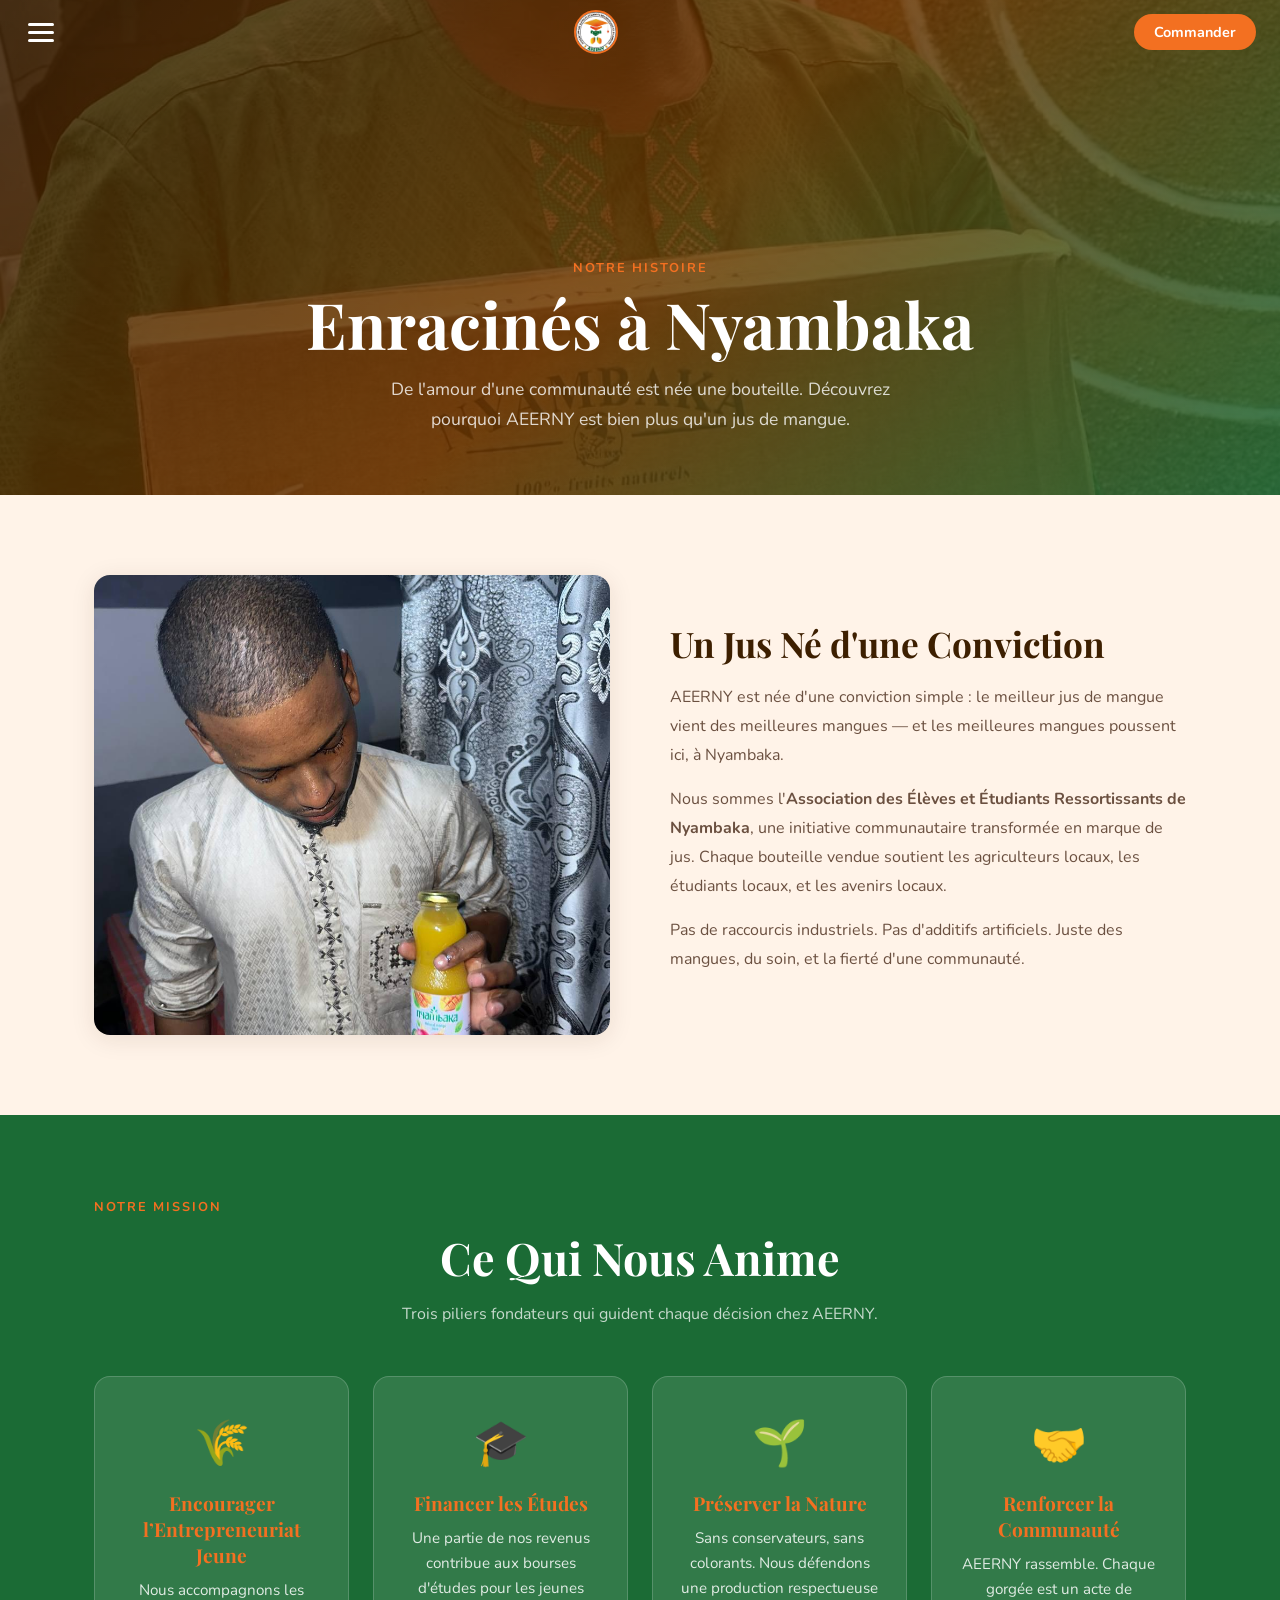
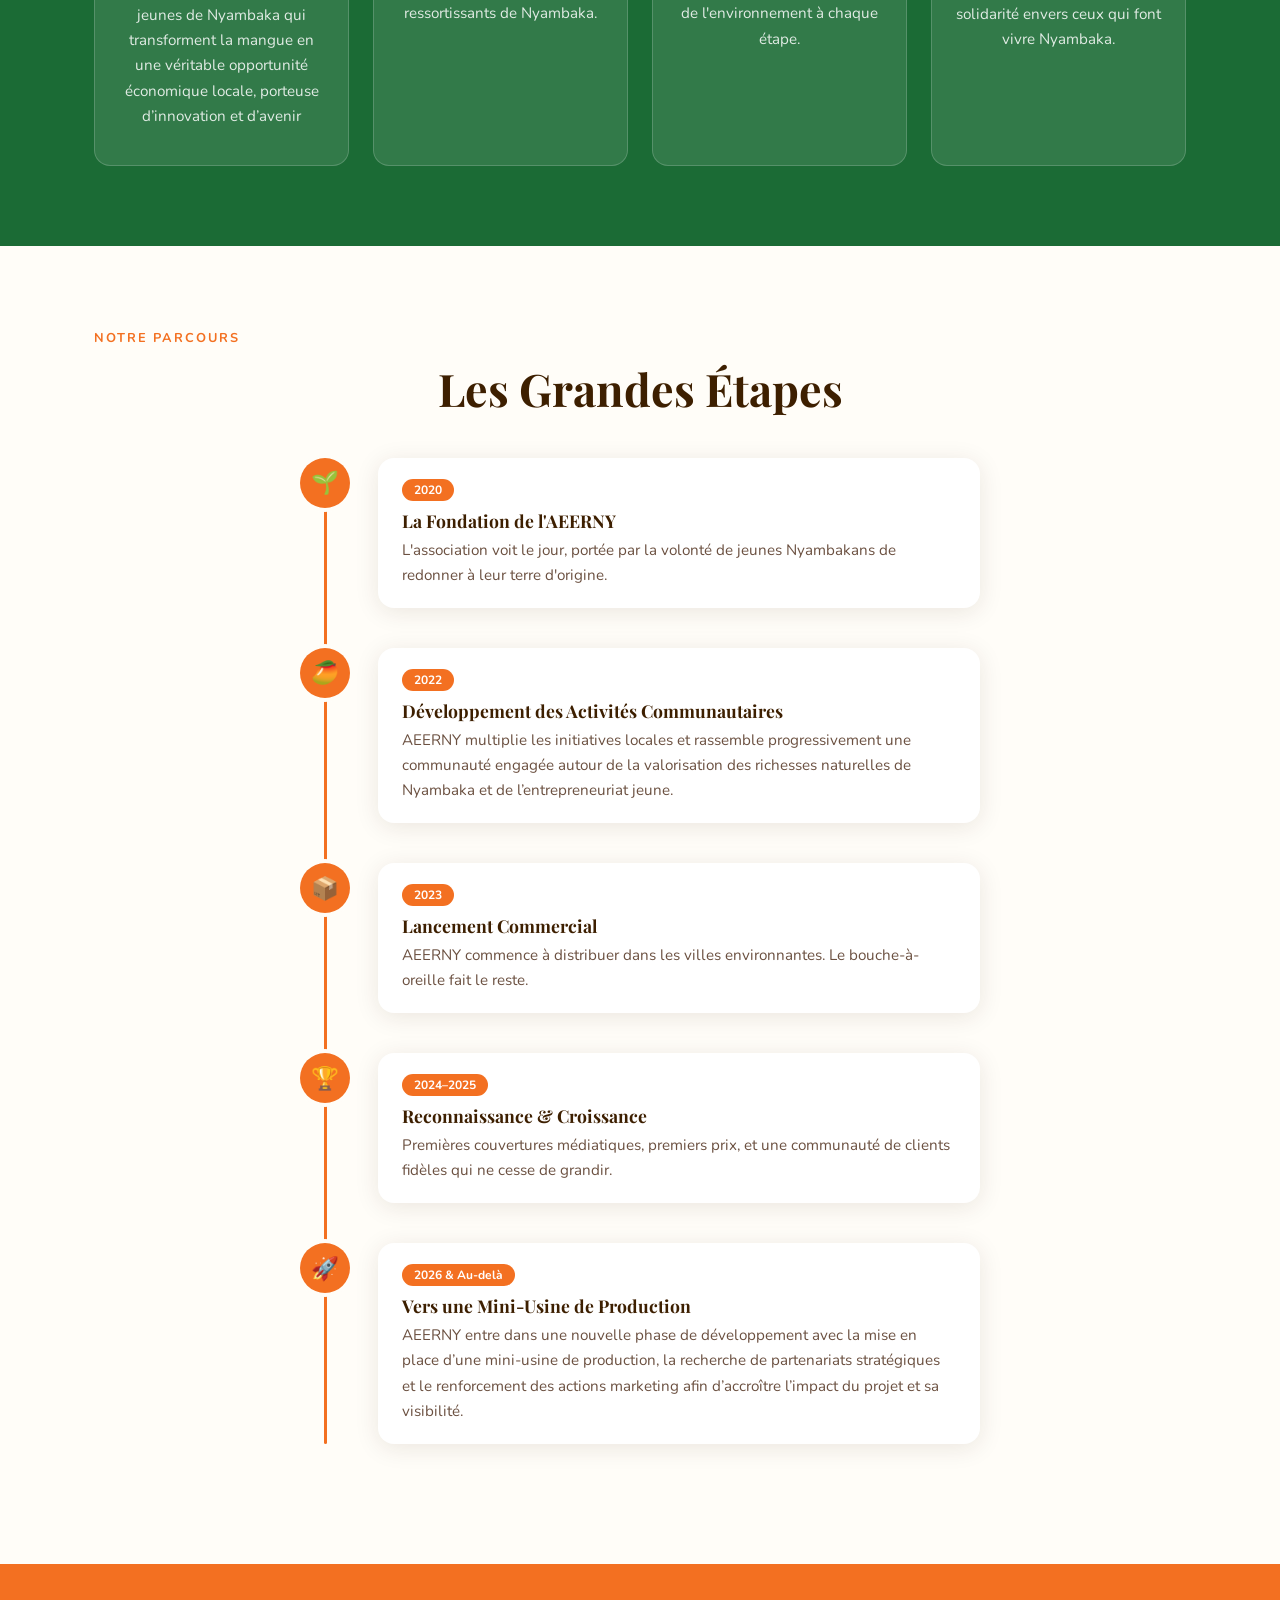
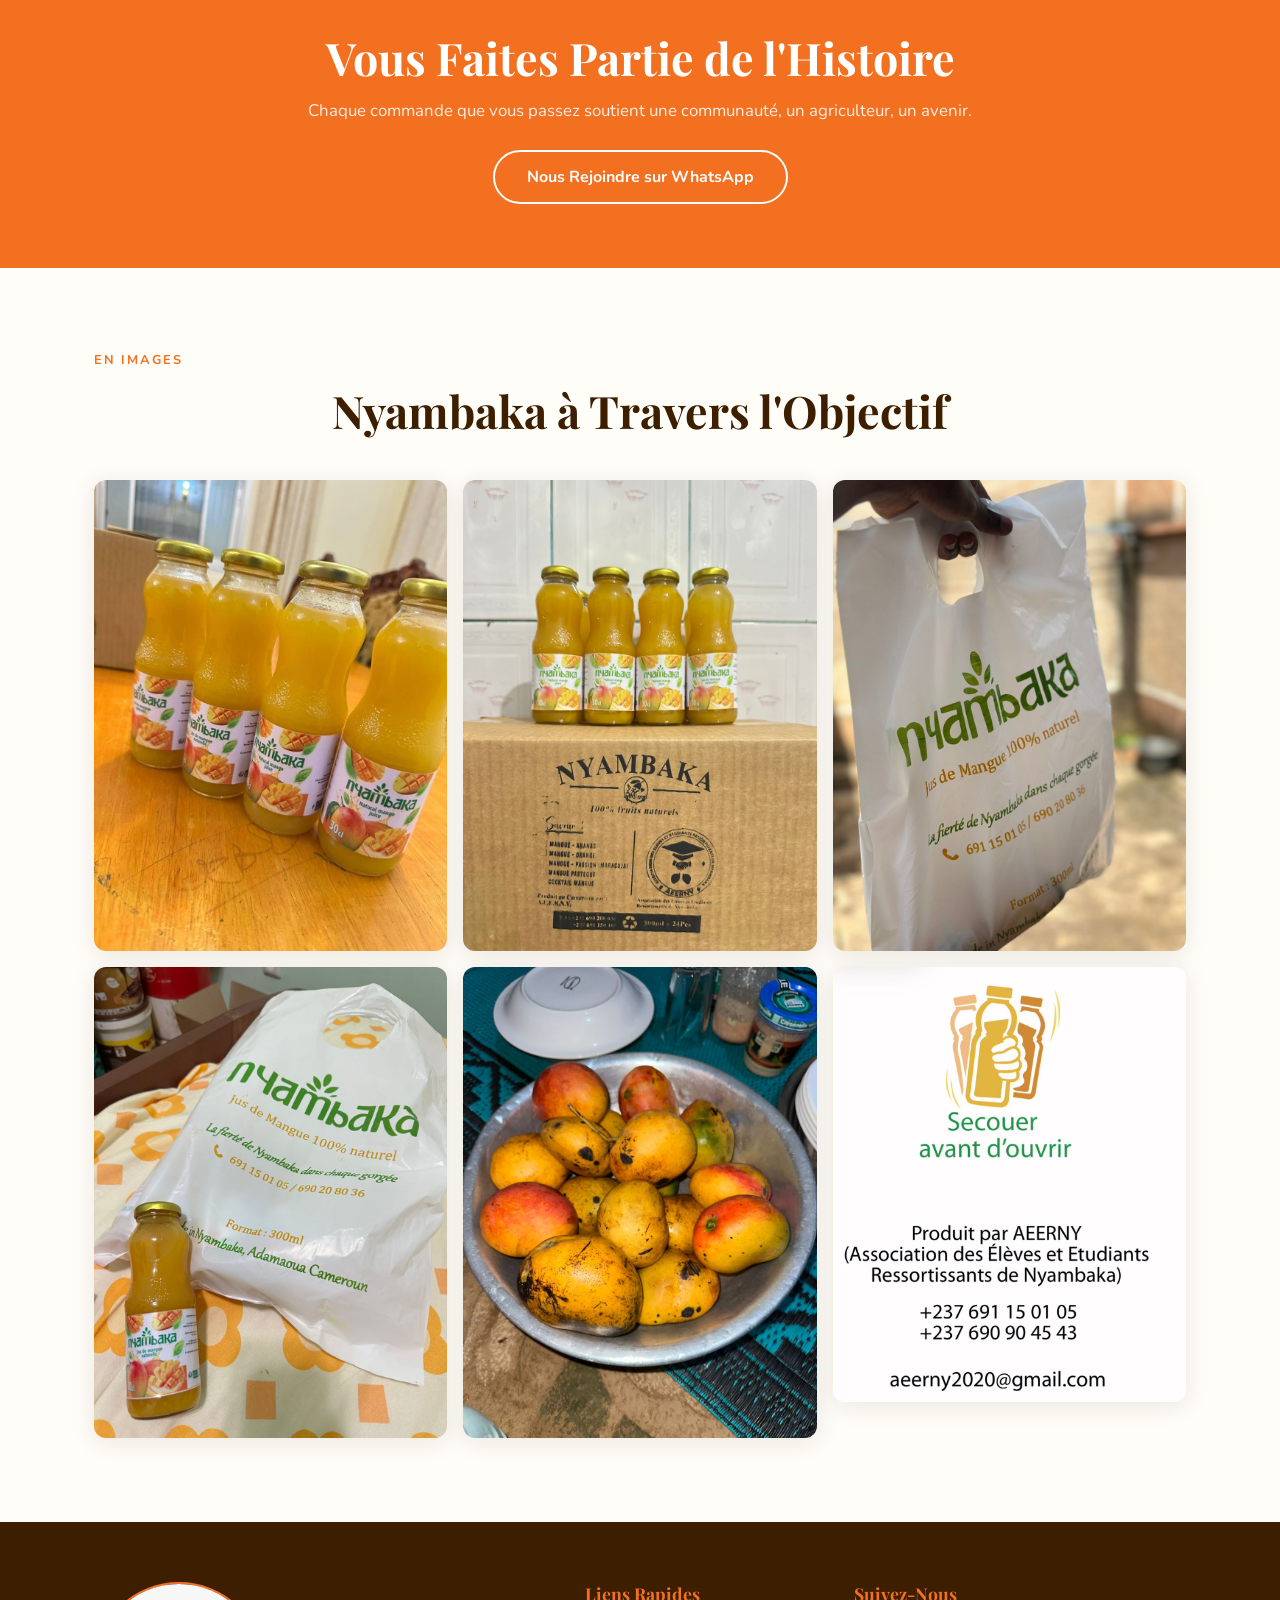
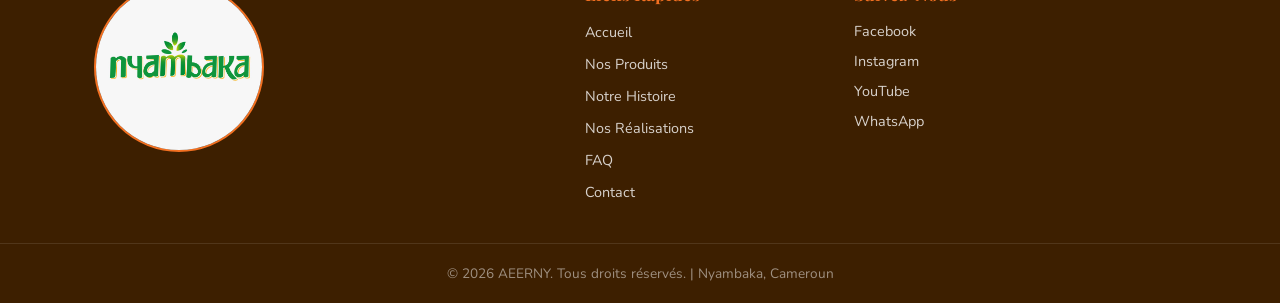
==== commit 2a65bcfe: "changes" ====
--- a/histoires.html
+++ b/histoires.html
@@ -1,6 +1,15 @@
 <!DOCTYPE html>
 <html lang="fr">
 <head>
+<!-- Google tag (gtag.js) -->
+<script async src="https://www.googletagmanager.com/gtag/js?id=G-2C4CYMBYQ4"></script>
+<script>
+  window.dataLayer = window.dataLayer || [];
+  function gtag(){dataLayer.push(arguments);}
+  gtag('js', new Date());
+
+  gtag('config', 'G-2C4CYMBYQ4');
+</script>
   <meta charset="UTF-8" />
   <meta name="viewport" content="width=device-width, initial-scale=1.0" />
   <title>Notre Histoire – AEERNY</title>
@@ -243,8 +252,8 @@
     <ul class="sidebar-nav">
       <li><a href="index.html">Accueil</a></li>
       <li><a href="index.html#produits">Nos Produits</a></li>
-      <li><a href="notre-histoire.html">Notre Histoire</a></li>
-      <li><a href="nos-realisations.html">Nos Réalisations</a></li>
+      <li><a href="histoires.html">Notre Histoire</a></li>
+      <li><a href="realisation.html">Nos Réalisations</a></li>
       <li><a href="index.html#temoignages">Témoignages</a></li>
       <li><a href="index.html#faq">FAQ</a></li>
       <li><a href="index.html#contact">Contact</a></li>
@@ -419,16 +428,18 @@
   <footer class="site-footer">
     <div class="footer-top">
       <div class="footer-brand">
-        <img src="ASSETS/AERNY LOGO.jpg" alt="Logo AEERNY" class="footer-logo" />
-        <img src="ASSETS/p4.jpeg" alt="footer">
+        <!--<img src="ASSETS/AERNY LOGO.jpg" alt="Logo AEERNY" class="footer-logo" />
+        <img src="ASSETS/p4.jpeg" alt="footer"> -->
+        <img src="ASSETS/nyamabakalogo.jpeg" alt="Logo AEERNY" class="footer-logo" />
+
       </div>
       <div class="footer-links">
         <h4>Liens Rapides</h4>
         <ul>
           <li><a href="index.html">Accueil</a></li>
           <li><a href="index.html#produits">Nos Produits</a></li>
-          <li><a href="notre-histoire.html">Notre Histoire</a></li>
-          <li><a href="nos-realisations.html">Nos Réalisations</a></li>
+          <li><a href="histoires.html">Notre Histoire</a></li>
+          <li><a href="realisation.html">Nos Réalisations</a></li>
           <li><a href="index.html#faq">FAQ</a></li>
           <li><a href="index.html#contact">Contact</a></li>
         </ul>
--- a/sections.css
+++ b/sections.css
@@ -291,14 +291,14 @@
   max-width: 1140px;
   margin: 0 auto;
 }
-.footer-logo { width: 70px; height: 70px; border-radius: 50%; object-fit: cover; border: 2px solid var(--orange); margin-bottom: 16px; }
+.footer-logo { width: 170px; height: 170px; border-radius: 90%; object-fit: cover; border: 2px solid var(--orange); margin-bottom: 16px; }
 .footer-brand p { font-size: 0.9rem; line-height: 1.7; max-width: 300px; }
 .footer-nyambaka-logo {
-  max-width: 70px;
+  max-width: 100px;
   width: 100%;
   height: auto;
   display: block;
-  margin-top: 12px;
+  margin-top: 10px;
   object-fit: contain;
 }
 .footer-links h4,
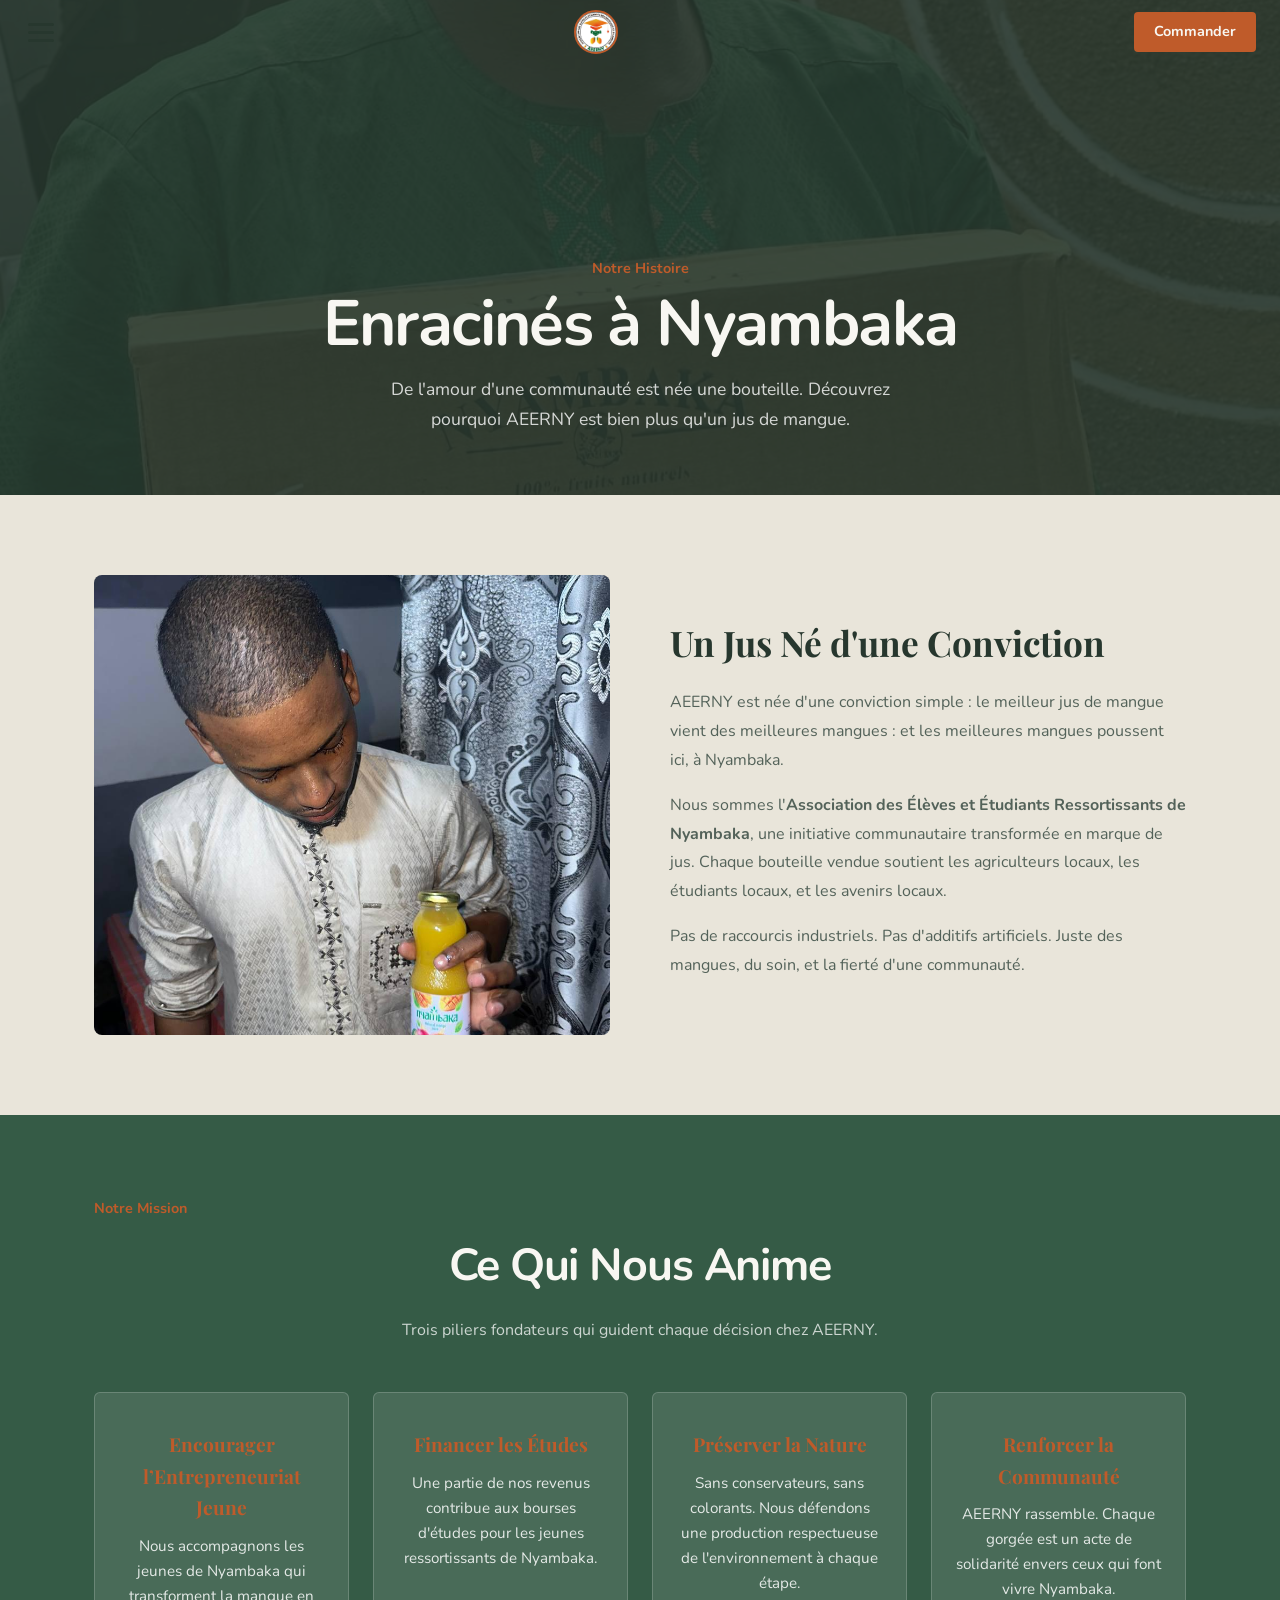
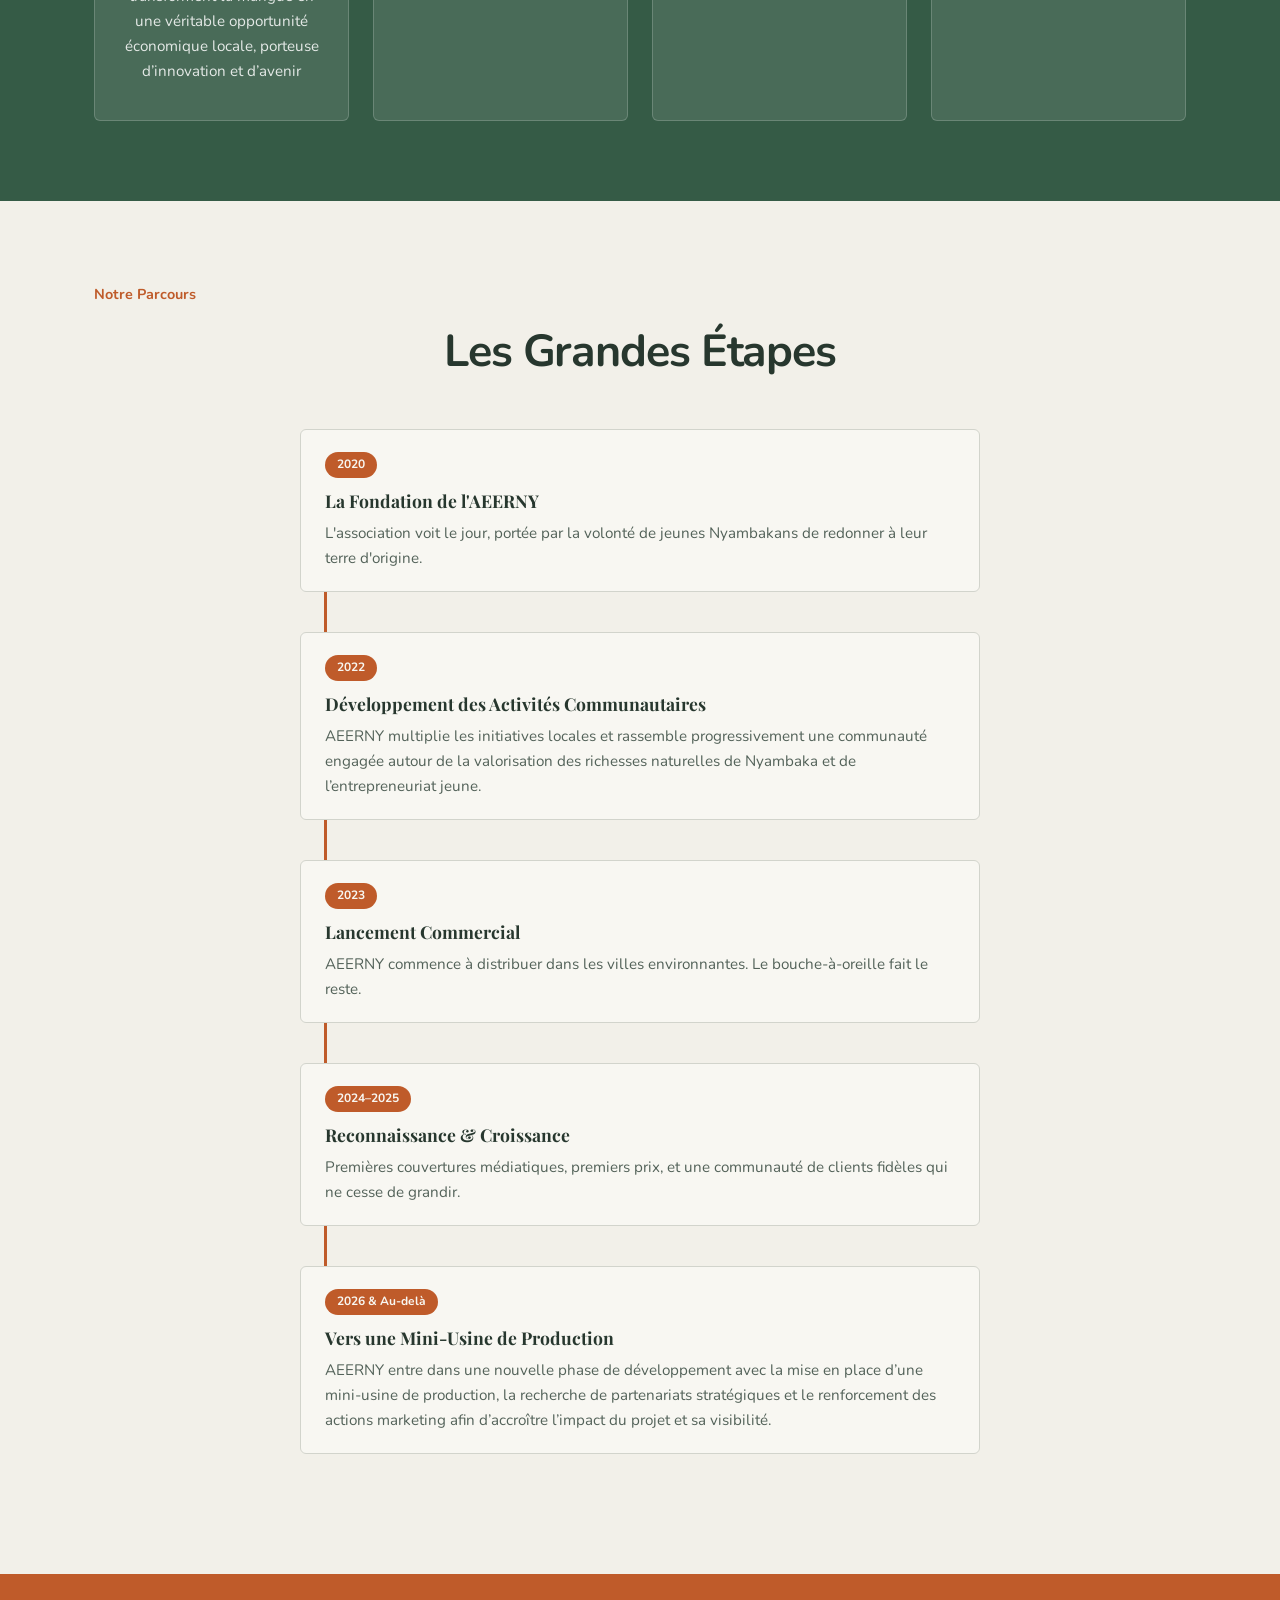
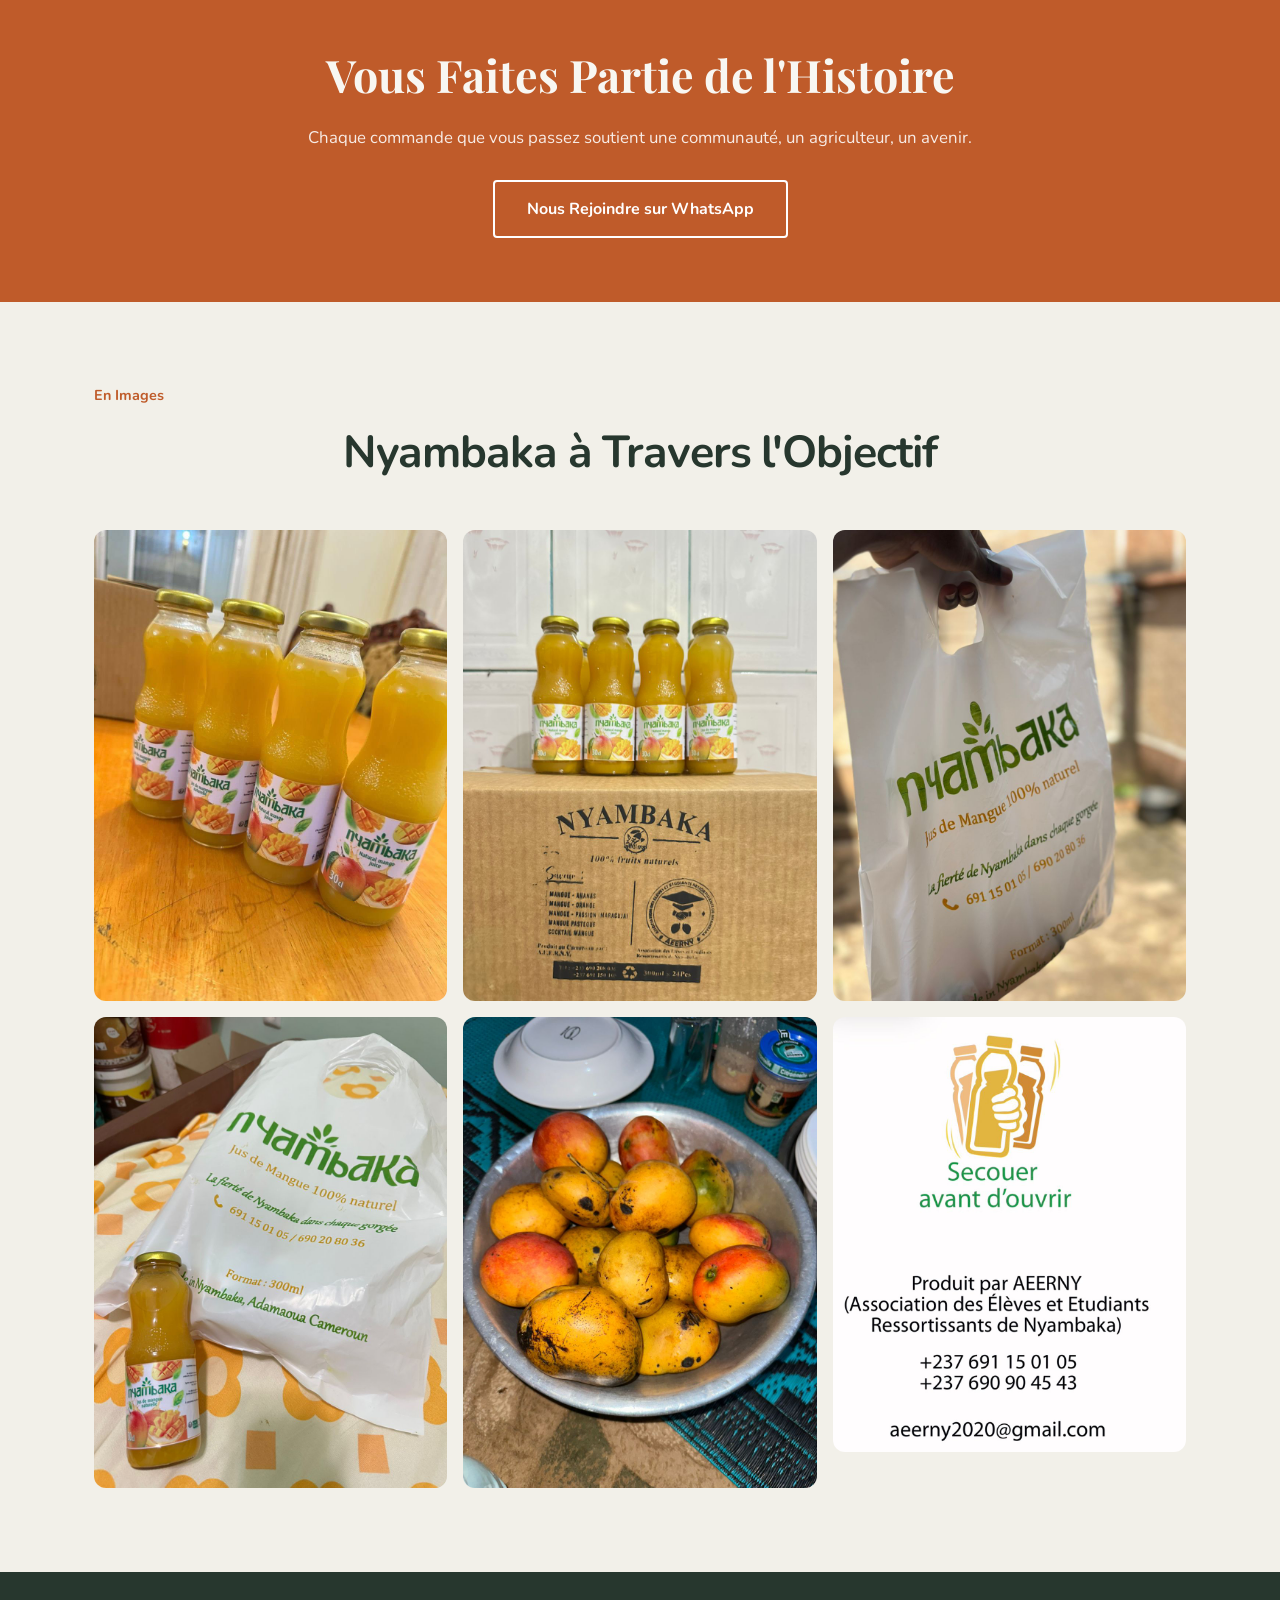
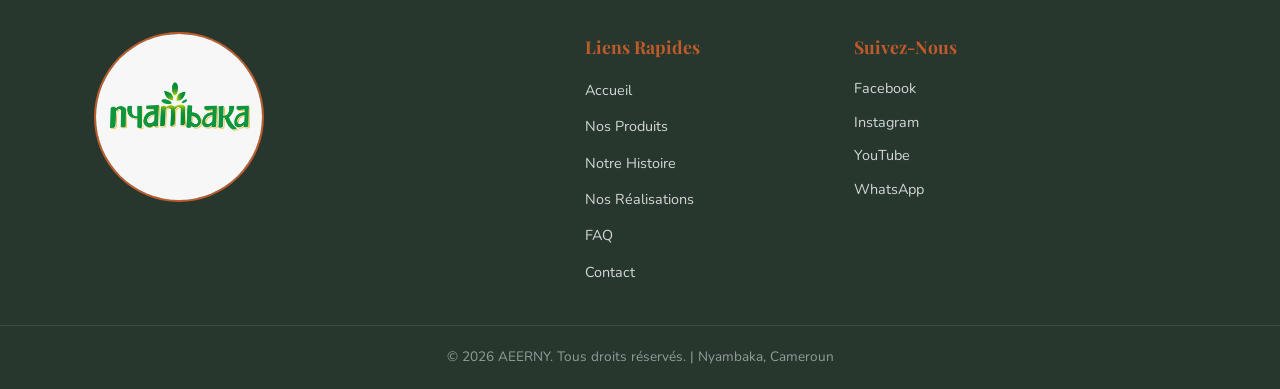
==== commit ec7e3cd8: "hfbhsdjk" ====
--- a/histoires.html
+++ b/histoires.html
@@ -12,7 +12,7 @@
 </script>
   <meta charset="UTF-8" />
   <meta name="viewport" content="width=device-width, initial-scale=1.0" />
-  <title>Notre Histoire – AEERNY</title>
+  <title>Notre Histoire, AEERNY</title>
   <meta name="description" content="Découvrez l'histoire d'AEERNY, née de la passion pour Nyambaka et son engagement envers les agriculteurs locaux et les étudiants." />
   <meta name="author" content="AEERNY" />
   <link rel="preconnect" href="https://fonts.googleapis.com" />
@@ -240,6 +240,19 @@
       .timeline::before { left: 20px; }
     }
   </style>
+  <style>
+    .page-hero { background: #27372e !important; }
+    .page-hero::after { opacity: .1 !important; }
+    .award-card, .press-card, .impact-stat, .mission-card, .timeline-body, .galerie-item, .about-img { box-shadow: none !important; }
+    .award-card, .press-card, .mission-card, .timeline-body { border-radius: 6px !important; }
+    .award-card:hover, .press-card:hover, .galerie-item:hover { transform: none !important; box-shadow: none !important; }
+    .award-card.gold::before { background: #bf5b2a !important; }
+    .award-img-wrap::after { background: rgba(39,55,46,.5) !important; }
+    .section-label { text-transform: none !important; letter-spacing: 0 !important; }
+    .section-title, .page-hero-content h1 { font-family: var(--font-body) !important; }
+    .mission-icon, .timeline-dot, .award-icon-large, .press-source-icon { display: none !important; }
+    :focus-visible { outline: 3px solid #bf5b2a; outline-offset: 3px; }
+  </style>
 </head>
 <body>
 
@@ -254,7 +267,7 @@
       <li><a href="index.html#produits">Nos Produits</a></li>
       <li><a href="histoires.html">Notre Histoire</a></li>
       <li><a href="realisation.html">Nos Réalisations</a></li>
-      <li><a href="index.html#temoignages">Témoignages</a></li>
+      
       <li><a href="index.html#faq">FAQ</a></li>
       <li><a href="index.html#contact">Contact</a></li>
     </ul>
@@ -282,7 +295,7 @@
       </div>
     </div>
 
-    <!-- NOTRE HISTOIRE — TEXTE + IMAGES -->
+    <!-- NOTRE HISTOIRE : TEXTE + IMAGES -->
     <section class="section about-full">
       <div class="container">
         <div class="about-two-col">
@@ -291,7 +304,7 @@
           </div>
           <div class="about-text">
             <h2>Un Jus Né d'une Conviction</h2>
-            <p>AEERNY est née d'une conviction simple : le meilleur jus de mangue vient des meilleures mangues — et les meilleures mangues poussent ici, à Nyambaka.</p>
+            <p>AEERNY est née d'une conviction simple : le meilleur jus de mangue vient des meilleures mangues : et les meilleures mangues poussent ici, à Nyambaka.</p>
             <p>Nous sommes l'<strong>Association des Élèves et Étudiants Ressortissants de Nyambaka</strong>, une initiative communautaire transformée en marque de jus. Chaque bouteille vendue soutient les agriculteurs locaux, les étudiants locaux, et les avenirs locaux.</p>
             <p>Pas de raccourcis industriels. Pas d'additifs artificiels. Juste des mangues, du soin, et la fierté d'une communauté.</p>
           </div>
@@ -307,22 +320,22 @@
         <p class="section-sub">Trois piliers fondateurs qui guident chaque décision chez AEERNY.</p>
         <div class="mission-grid">
           <div class="mission-card">
-            <div class="mission-icon">🌾</div>
+            <div class="mission-icon"></div>
             <h3>Encourager l’Entrepreneuriat Jeune</h3>
             <p>Nous accompagnons les jeunes de Nyambaka qui transforment la mangue en une véritable opportunité économique locale, porteuse d’innovation et d’avenir</p>
           </div>
           <div class="mission-card">
-            <div class="mission-icon">🎓</div>
+            <div class="mission-icon"></div>
             <h3>Financer les Études</h3>
             <p>Une partie de nos revenus contribue aux bourses d'études pour les jeunes ressortissants de Nyambaka.</p>
           </div>
           <div class="mission-card">
-            <div class="mission-icon">🌱</div>
+            <div class="mission-icon"></div>
             <h3>Préserver la Nature</h3>
             <p>Sans conservateurs, sans colorants. Nous défendons une production respectueuse de l'environnement à chaque étape.</p>
           </div>
           <div class="mission-card">
-            <div class="mission-icon">🤝</div>
+            <div class="mission-icon"></div>
             <h3>Renforcer la Communauté</h3>
             <p>AEERNY rassemble. Chaque gorgée est un acte de solidarité envers ceux qui font vivre Nyambaka.</p>
           </div>
@@ -337,7 +350,7 @@
         <h2 class="section-title">Les Grandes Étapes</h2>
         <div class="timeline">
           <div class="timeline-item">
-            <div class="timeline-dot">🌱</div>
+            <div class="timeline-dot"></div>
             <div class="timeline-body">
               <span class="timeline-year">2020</span>
               <h3>La Fondation de l'AEERNY</h3>
@@ -345,7 +358,7 @@
             </div>
           </div>
           <div class="timeline-item">
-            <div class="timeline-dot">🥭</div>
+            <div class="timeline-dot"></div>
             <div class="timeline-body">
               <span class="timeline-year">2022</span>
               <h3>Développement des Activités Communautaires</h3>
@@ -353,7 +366,7 @@
             </div>
           </div>
           <div class="timeline-item">
-            <div class="timeline-dot">📦</div>
+            <div class="timeline-dot"></div>
             <div class="timeline-body">
               <span class="timeline-year">2023</span>
               <h3>Lancement Commercial</h3>
@@ -361,7 +374,7 @@
             </div>
           </div>
           <div class="timeline-item">
-            <div class="timeline-dot">🏆</div>
+            <div class="timeline-dot"></div>
             <div class="timeline-body">
               <span class="timeline-year">2024–2025</span>
               <h3>Reconnaissance & Croissance</h3>
@@ -369,7 +382,7 @@
             </div>
           </div>
           <div class="timeline-item">
-            <div class="timeline-dot">🚀</div>
+            <div class="timeline-dot"></div>
             <div class="timeline-body">
               <span class="timeline-year">2026 & Au-delà</span>
               <h3>Vers une Mini-Usine de Production</h3>
@@ -462,4 +475,4 @@
   <script src="sidebar.js" defer></script>
   <script src="main.js" defer></script>
 </body>
-</html>+</html>
--- a/style.css
+++ b/style.css
@@ -224,4 +224,4 @@
   .hero-image img { height: 100%; object-position: center; }
   .hero-content { padding: 80px 20px 24px; }
   .hero h1 { font-size: 2.4rem; }
-}+}
--- a/sidebar.css
+++ b/sidebar.css
@@ -90,4 +90,4 @@
   font-style: italic;
   border-top: 1px solid rgba(255,255,255,0.1);
   text-align: center;
-}+}
--- a/sections.css
+++ b/sections.css
@@ -444,4 +444,121 @@
 @media (max-width: 900px) {
   .products-grid--single { grid-template-columns: 1fr; }
   .product-img-wrap--tall { height: 260px; }
-}+}
+/* Shared visual direction: restrained color, clear type, no decorative effects. */
+:root {
+  --orange: #bf5b2a;
+  --orange-dark: #93431f;
+  --orange-light: #e9e5da;
+  --green: #355b46;
+  --green-light: #e5e9e2;
+  --brown: #27372e;
+  --cream: #f2f0e9;
+  --text: #27372e;
+  --text-muted: #536259;
+  --white: #f8f7f2;
+  --shadow: none;
+  --radius: 8px;
+}
+html { scroll-behavior: auto; }
+body { background: var(--cream); line-height: 1.65; }
+img { height: auto; }
+.hero, .page-hero, .video-section, .site-footer { background: #27372e; }
+.hero-bg, .video-fallback { background: #27372e; }
+.hero-image video { width: 100%; height: 100%; object-fit: cover; }
+.hero-tagline, .section-label { text-transform: none; letter-spacing: 0; border-radius: 0; }
+.section-label { font-size: .9rem; margin-bottom: 8px; }
+.section-title, .hero h1, .page-hero-content h1 { font-family: var(--font-body); font-weight: 700; letter-spacing: -.025em; }
+.section-sub, .hero p, .page-hero-content p, .about-text p, .contact-intro { max-width: 68ch; }
+.btn-primary, .btn-secondary, .topbar-cta, .whatsapp-btn, .product-badge, .timeline-year { border-radius: 4px; }
+.btn-primary:hover, .btn-secondary:hover, .topbar-cta:hover, .whatsapp-btn:hover { transform: none; box-shadow: none; }
+.topbar.scrolled { background: #27372e; box-shadow: none; }
+.product-card, .product-card--image-slot, .achievement-preview-card, .testimonial-card, .faq-item, .timeline-body, .galerie-item, .about-img, .nutrition-panel { box-shadow: none; }
+.product-card, .product-card--image-slot, .achievement-preview-card, .faq-item, .timeline-body { border: 1px solid #d2d4cc; border-radius: 6px; }
+.product-card:hover, .product-card--image-slot:hover, .achievement-preview-card:hover, .galerie-item:hover { transform: none; box-shadow: none; }
+.product-card--image-slot { background: transparent; }
+.product-img-wrap, .product-img-wrap.placeholder { background: #e4e3da; }
+.testimonial-card { border: 1px solid #d2d4cc; border-left: 1px solid #d2d4cc; }
+.achievement-preview-card { border-bottom: 1px solid #d2d4cc; }
+.nutrition-section, .mission-section { background: #355b46; }
+.achievements-preview-section, .faq-section, .about-section, .about-full, .galerie-section { background: #e5e9e2; }
+.contact-section { background: #f2f0e9; }
+.page-hero { background-color: #27372e !important; }
+.page-hero::after { opacity: .1 !important; }
+.about-img { border-radius: 6px; }
+.highlight-icon, .achievement-preview-icon, .mission-icon, .timeline-dot, .press-source-icon { display: none !important; }
+.video-text-overlay { text-shadow: none; }
+.sidebar { background: #27372e; }
+.sidebar-nav a:hover { padding-left: 28px; background: transparent; }
+:focus-visible { outline: 3px solid #bf5b2a; outline-offset: 3px; }
+button, a { -webkit-tap-highlight-color: transparent; }
+@media (prefers-reduced-motion: reduce) {
+  *, *::before, *::after { scroll-behavior: auto !important; animation-duration: .01ms !important; transition-duration: .01ms !important; }
+}
+
+/* Product video hero: light canvas, transparent bottle, quiet layout. */
+.hero {
+  min-height: min(880px, 100svh);
+  background: #f2f0e9;
+  color: #27372e;
+}
+.hero-bg { display: none; }
+.hero-content {
+  max-width: 56%;
+  padding: 100px 0 100px clamp(28px, 8vw, 120px);
+  color: #27372e;
+}
+.hero-tagline {
+  padding: 0;
+  margin-bottom: 22px;
+  background: transparent;
+  color: #93431f;
+  font-size: .92rem;
+  font-weight: 700;
+}
+.hero h1 {
+  max-width: 11ch;
+  color: #27372e;
+  font-size: clamp(2.8rem, 5.5vw, 5rem);
+  line-height: 1.04;
+}
+.hero p { color: #536259; }
+.hero .btn-secondary { color: #27372e; border-color: #879188; }
+.hero .btn-secondary:hover { background: #e5e9e2; border-color: #27372e; }
+.hero-image {
+  right: 4%;
+  bottom: 5%;
+  width: 43%;
+  height: 88%;
+  align-items: center;
+  justify-content: center;
+}
+.hero-image video {
+  width: 100%;
+  height: 100%;
+  object-fit: contain;
+  mix-blend-mode: screen;
+}
+@media (max-width: 768px) {
+  .hero {
+    min-height: 100svh;
+    height: auto;
+    padding: 78px 22px 18px;
+  }
+  .hero-content {
+    max-width: 100%;
+    padding: 12px 0 0;
+  }
+  .hero h1 { max-width: 12ch; font-size: clamp(2.55rem, 12vw, 3.4rem); }
+  .hero p { max-width: 42ch; margin-bottom: 24px; }
+  .hero-image {
+    position: relative;
+    right: auto;
+    bottom: auto;
+    width: 100%;
+    height: min(47svh, 370px);
+    margin: auto 0 0;
+  }
+  .hero-image video { object-fit: contain; }
+}
+.topbar:not(.scrolled) .hamburger span { background: #27372e; }
